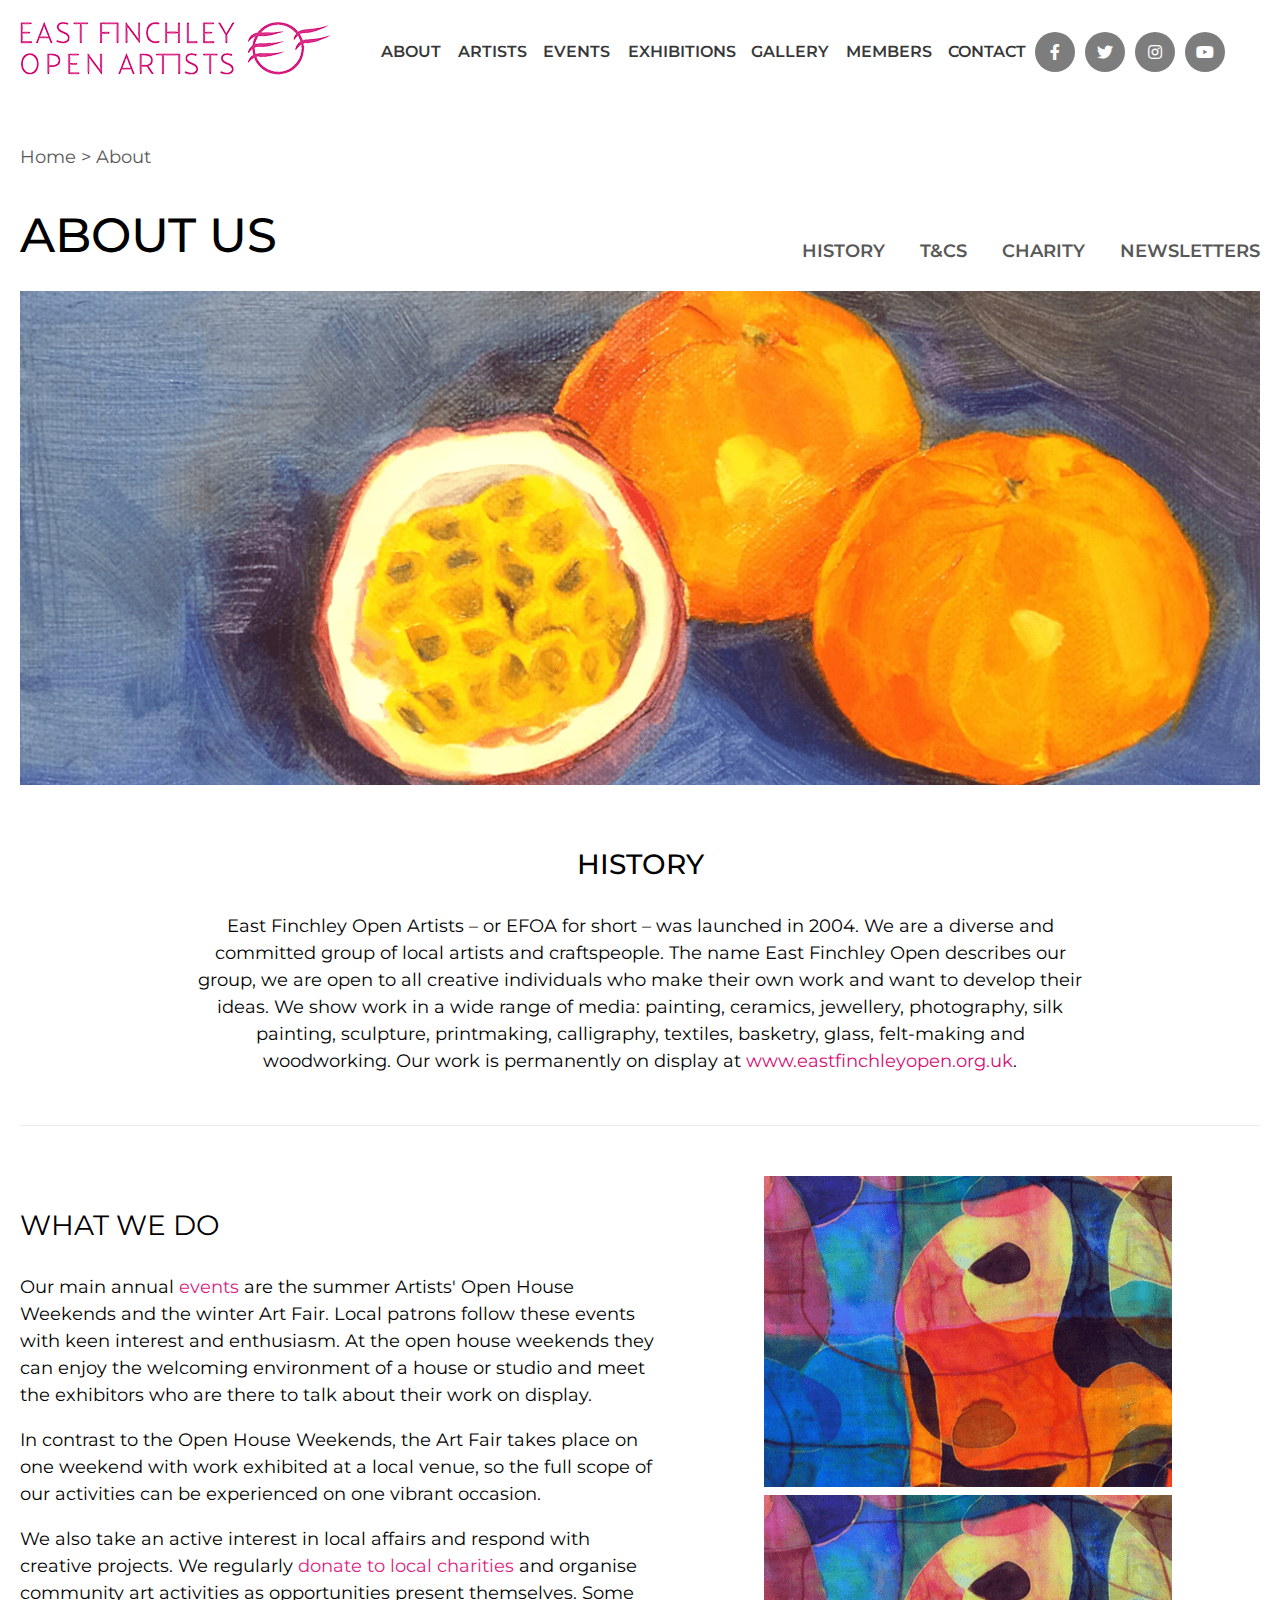
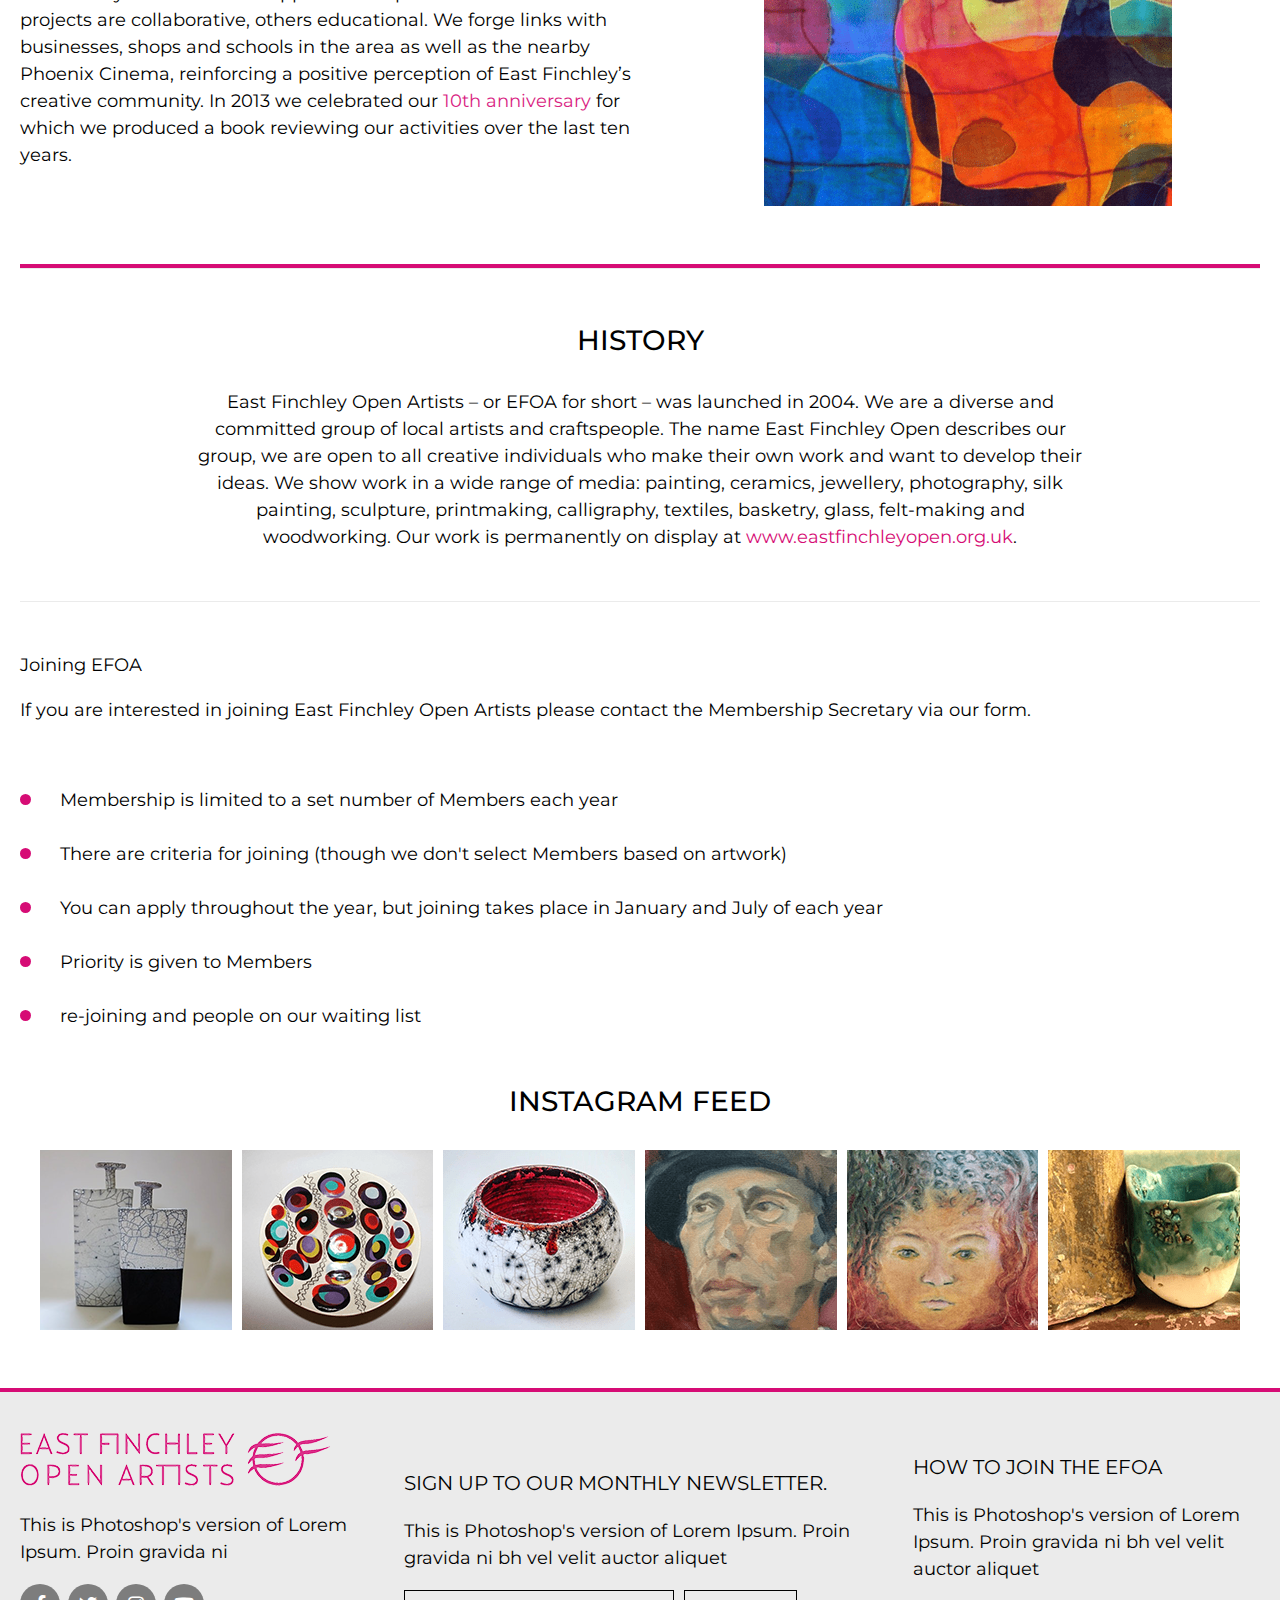
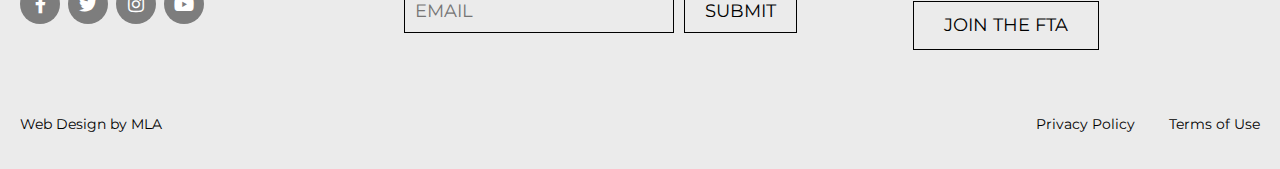
==== about.html @ 4016d1ef "first commit" ====
<!doctype html>
<html lang="en">
<head>
    <!-- Required meta tags -->
    <meta charset="utf-8">
    <meta name="viewport" content="width=device-width, initial-scale=1, shrink-to-fit=no">
    <!-- Bootstrap CSS -->
    <link href="https://fonts.googleapis.com/css2?family=Montserrat:wght@400;600;700&display=swap" rel="stylesheet">
    <link rel="stylesheet" href="https://cdnjs.cloudflare.com/ajax/libs/font-awesome/5.14.0/css/all.min.css">
    <link rel="stylesheet" href="https://unpkg.com/swiper/swiper-bundle.min.css">
    <link rel="stylesheet" href="normalize.css">
    <link rel="stylesheet" href="style.css">
    <script src="https://unpkg.com/swiper/swiper-bundle.min.js"></script>
    <title>About</title>
</head>

<body>
    <header class="header">
        <div class="container-xl">
            <div class="nav">
                <div class="nav__left">
                    <a href="/">
                        <img src="images/logo.png" alt="Logo">
                    </a>
                </div>
                <div class="nav__right">
                    <label id="toggleMenu" class="toggleMenu" for="menu_checkbox">
                        <svg class="svg-icon" viewBox="0 0 20 20">
                            <path
                                d="M10,1.445c-4.726,0-8.555,3.829-8.555,8.555c0,4.725,3.829,8.555,8.555,8.555c4.725,0,8.555-3.83,8.555-8.555C18.555,5.274,14.725,1.445,10,1.445 M10,17.654c-4.221,0-7.654-3.434-7.654-7.654c0-4.221,3.433-7.654,7.654-7.654c4.222,0,7.654,3.433,7.654,7.654C17.654,14.221,14.222,17.654,10,17.654 M14.39,10c0,0.248-0.203,0.45-0.45,0.45H6.06c-0.248,0-0.45-0.203-0.45-0.45s0.203-0.45,0.45-0.45h7.879C14.187,9.55,14.39,9.752,14.39,10 M14.39,12.702c0,0.247-0.203,0.449-0.45,0.449H6.06c-0.248,0-0.45-0.202-0.45-0.449c0-0.248,0.203-0.451,0.45-0.451h7.879C14.187,12.251,14.39,12.454,14.39,12.702 M14.39,7.298c0,0.248-0.203,0.45-0.45,0.45H6.06c-0.248,0-0.45-0.203-0.45-0.45s0.203-0.45,0.45-0.45h7.879C14.187,6.848,14.39,7.051,14.39,7.298">
                            </path>
                        </svg>
                    </label>
                    <input type="checkbox" id="menu_checkbox" class="menu_checkbox">
                    <ul class="menu main-menu">
                        <li><a href="/about.html">About</a></li>
                        <li><a href="/artist_disciplines.html">Artists</a></li>
                        <li><a href="/events.html">Events</a></li>
                        <li><a href="/exhibitions.html">Exhibitions</a></li>
                        <li><a href="/gallery.html">Gallery</a></li>
                        <li><a href="/join.html">Members</a></li>
                        <li><a href="/contact.html">Contact</a></li>
                        <li class="social-icon"><a href="#"><i class="fab fa-facebook-f"></i></a></li>
                        <li class="social-icon"><a href="#"><i class="fab fa-twitter"></i></a></li>
                        <li class="social-icon"><a href="#"><i class="fab fa-instagram"></i></a></li>
                        <li class="social-icon"><a href="#"><i class="fab fa-youtube"></i></a></li>
                    </ul>
                    <ul class="menu social">
                        <li class="social-icon"><a href="#"><i class="fab fa-facebook-f"></i></a></li>
                        <li class="social-icon"><a href="#"><i class="fab fa-twitter"></i></a></li>
                        <li class="social-icon"><a href="#"><i class="fab fa-instagram"></i></a></li>
                        <li class="social-icon"><a href="#"><i class="fab fa-youtube"></i></a></li>
                    </ul>
                </div>
            </div>
        </div>
    </header>

    <div class="main">
        <div class="container">
            <!-- BREADCRUMBS -->
            <div class="breadcrumbs">
                <a href="/">Home</a><span class="seperator">></span><span class="current">About</span>
            </div>

            <section class="section">
                <div class="page-header d-flex">
                    <h1 class="page-title mt-0">About Us</h1>
                    <div class="page-head-link">
                        <a href="#">History</a>
                        <a href="#">T&Cs</a>	
                        <a href="#">Charity</a>	
                        <a href="#">Newsletters</a>
                    </div>
                </div>

                <div class="page-image">
                    <img src="images/about.png" alt="">
                </div>

                <div class="spacer"></div>

                <div class="content-wrap text-center">
                    <h3>History</h3>
                    <p>East Finchley Open Artists – or EFOA for short – was launched in 2004. We are a
                    diverse and committed group of local artists and craftspeople. The name East Finchley Open describes our group, we are
                    open to all creative individuals who make their own work and want to develop their ideas. We show work in a wide range
                    of media: painting, ceramics, jewellery, photography, silk painting, sculpture, printmaking, calligraphy, textiles,
                    basketry, glass, felt-making and woodworking. Our work is permanently on display at <a href="">www.eastfinchleyopen.org.uk</a>.</p>
                </div>

                <hr>

                <div class="two-columns">
                    <div class="left-col">
                        <p class="big-text">WHAT WE DO</p>
                        <p>Our main annual <span class="pink">events</span> are the summer Artists' Open House Weekends
                        and the winter Art Fair. Local patrons follow these events with keen interest and enthusiasm. At the open house weekends
                        they can enjoy the welcoming environment of a house or studio and meet the exhibitors who are there to talk about their
                        work on display.</p>

                        <p>In contrast to the Open House Weekends, the Art Fair takes place on one weekend with work exhibited at a local venue, so
                        the full scope of our activities can be experienced on one vibrant occasion.</p>

                        <p>We also take an active interest in local affairs and respond with creative projects. We regularly <span class="pink">donate to local
                        charities</span> and organise community art activities as opportunities present themselves. Some projects are collaborative,
                        others educational. We forge links with businesses, shops and schools in the area as well as the nearby Phoenix Cinema,
                        reinforcing a positive perception of East Finchley’s creative community. In 2013 we celebrated our <span class="pink">10th anniversary</span> for
                        which we produced a book reviewing our activities over the last ten years.</p>
                    </div>
                    <div class="right-col">
                        <img src="images/about1.png" alt="">
                        <br>
                        <img src="images/about1.png" alt="">
                    </div>
                </div>

                <hr class="pink-hr">

                <div class="content-wrap text-center">
                    <h3>History</h3>
                    <p>East Finchley Open Artists – or EFOA for short – was launched in 2004. We are a
                        diverse and committed group of local artists and craftspeople. The name East Finchley Open describes our group,
                        we are
                        open to all creative individuals who make their own work and want to develop their ideas. We show work in a wide
                        range
                        of media: painting, ceramics, jewellery, photography, silk painting, sculpture, printmaking, calligraphy,
                        textiles,
                        basketry, glass, felt-making and woodworking. Our work is permanently on display at <a
                            href="">www.eastfinchleyopen.org.uk</a>.</p>
                </div>

                <hr>

                <p>Joining EFOA</p>

                <p>If you are interested in joining East Finchley Open Artists please contact the Membership Secretary via our form.</p>
                <br>

                <ul class="pink-list">
                    <li>Membership is limited to a set number of Members each year</li>
                    <li>There are criteria for joining (though we don't select Members based on artwork)</li>
                    <li>You can apply throughout the year, but joining takes place in January and July of each year</li>
                    <li>Priority is given to Members</li>
                    <li>re-joining and people on our waiting list</li>
                </ul>

            </section>

            <!-- INSTAGRAM FEED -->
            <section class="section">
                <div class="instagram-feed-section">
                    <div class="container">
                        <h3 class="t-upper text-center fw500">Instagram feed</h3>
            
                        <div class="instagram-feed">
                            <a href="images/i1.png"><img src="images/i1.png" alt=""></a>
                            <a href="images/i1.png"><img src="images/i2.png" alt=""></a>
                            <a href="images/i1.png"><img src="images/i3.png" alt=""></a>
                            <a href="images/i1.png"><img src="images/i4.png" alt=""></a>
                            <a href="images/i1.png"><img src="images/i5.png" alt=""></a>
                            <a href="images/i1.png"><img src="images/i6.png" alt=""></a>
                        </div>
            
                    </div>
                </div>
            </section>
        </div>
    </div>

    <footer class="footer">
        <div class="container-xl d-flex justify-between flex-wrap d-mobile-block">
            <div class="footer__1">
                <a href="#"><img src="images/footer-logo.png" alt=""></a>
                <p>This is Photoshop's version of Lorem Ipsum. Proin gravida ni</p>
                <div class="social-icons">
                    <a href="#"><i class="fab fa-facebook-f"></i></a>
                    <a href="#"><i class="fab fa-twitter"></i></a>
                    <a href="#"><i class="fab fa-instagram"></i></a>
                    <a href="#"><i class="fab fa-youtube"></i></a>
                </div>
            </div>
            <div class="footer__2">
                <p class="f20 t-upper">Sign up to our monthly newsletter.</p>
                <p>This is Photoshop's version of Lorem Ipsum. Proin gravida ni bh vel velit auctor aliquet</p>
                <form action="#" class="form-flex">
                    <input type="text" required placeholder="EMAIL">
                    <button type="submit">SUBMIT</button>
                </form>
            </div>
            <div class="footer__1">
                <p class="f20 t-upper">How to join the EFOA</p>
                <p>This is Photoshop's version of Lorem Ipsum. Proin gravida ni bh vel velit auctor aliquet</p>
                <a href="#" class="button transparent-btn">Join the FTA</a>
            </div>
        </div>   
        <div class="container-xl d-flex justify-between mt-50 align-center footer__bottom">
            <div>
                <p class="copy"><a href="https://www.mlawebdesigns.co.uk" target="_blank">Web Design</a> by MLA</p>
            </div>
            <div>
                <a href="#" class="mr-30">Privacy Policy</a>
                <a href="#">Terms of Use</a>
            </div>
        </div>     
    </footer>
</body>
</html>
---- style.css ----
:root {    
    --text-size: 18px;
    --pink: #d60c75;
}

html {
  scroll-behavior: smooth;
}

body {
    font-family: 'Montserrat', sans-serif;
    font-size: var(--text-size);
}

a {
    text-decoration: none;
    color: var(--pink);
    transition: .5s;
}

a:hover {    
    color: #333;
}

img {
    max-width: 100%;
}

h1,h2,h3,h4 {
    font-weight: 500;
    text-transform: uppercase;
}

h3 {
    font-size: 28px;
}

.main {
    margin-top: 40px;
}

/* -----
SVG Icons - svgicons.sparkk.fr
----- */

.svg-icon {
  width: 1em;
  height: 1em;
}

.svg-icon path,
.svg-icon polygon,
.svg-icon rect {
  fill: #000;
}

.svg-icon circle {
  stroke: #000;
  stroke-width: 1;
}

.d-mobile-block {
    display: block;
}

.nav__left img {
    max-width: 311px;
    width: 100%;
}

.justify-between {
    justify-content: space-between;
}

.align-center {
    align-items: center;
}

.text-center {
    text-align: center !important;
}

.flex-wrap {
    flex-wrap: wrap;
}

.container {
    max-width: 1300px;
    margin: auto;
    padding-left: 20px;
    padding-right: 20px;
}

.container-xl {
    max-width: 1480px;
    margin: auto;
    padding-left: 20px;
    padding-right: 20px;
}

.content-wrap {
    max-width: 900px;
    margin: auto
}

hr {
    margin-top: 50px;
    margin-bottom: 50px;
    background-color: #ebebeb;
    height: 1px;
    border: 0;
}

hr.half {
    margin-top: 25px;
    margin-bottom: 25px;
}

.pink-hr {
    border-top: 4px solid var(--pink);
}

.pink {
    color: #d92382;
}

.spacer {
    margin-bottom: 50px;
}

.section {
    margin-bottom: 50px;
}

.nav {
    display: flex;
    justify-content: space-between;
    align-items: center;
}

.nav__left {
    padding: 20px 0;
}

.toggleMenu .svg-icon {
    width: 4rem;
    height: 4rem;
}

.menu {
    list-style: none;
    padding-left: 0;
    margin: 0;
    background-color: #ebebeb;
    position: absolute;
    width: 100%;
    left: 0;
    top: 98px;
    display: none;
    box-shadow: 0px 3px 5px 0px rgba(0,0,0,.5);
}

.menu_checkbox {
    position: absolute;
    visibility: hidden;
    z-index: -9999;
}

.menu_checkbox:checked + .menu {
    display: flex;
    flex-wrap: wrap;
    z-index: 9;
}

.menu li {
    border-top: 1px solid #dfdfdf;
    border-bottom: 1px solid #7e7e7e;
    width: 100%;
}

.menu li a {
    padding: 20px 10px;
    display: block;
    color: rgba(0,0,0,.8);
    font-weight: 600;
    font-size: 16px;
    text-transform: uppercase;
}

.menu li a:hover {
    color: var(--pink);
}

.menu li .active {
    font-weight: 700;
}

.menu li.social-icon {
    width: auto;
    padding: 10px;
    border-bottom: 0;
}

.menu li.social-icon a {
    background-color: #7d7d7d;
    width: 40px;
    height: 40px;
    display: flex;
    justify-content: center;
    align-items: center;
    border-radius: 20px;
    margin: 0  5px;
    color: #fff;
}

.menu li.social-icon a:hover {
    background-color: var(--pink);
}

.required {
    color: #e461a5;
}

.fw500 {
    font-weight: 500 !important;
}

.f20 {
    font-size: 20px;
}

.f25 {
    font-size: 25px;
}

.t-upper {
    text-transform: uppercase;
}

.mt-20 {
    margin-top: 20px !important;
}

.mb-20 {
    margin-bottom: 20px !important;
}

.mt-50 {
    margin-top: 50px;
}

.pink-list {
    margin-bottom: 0;
}

.pink-list.mt-50 {
    margin-top: 0;
}

.mr-30 {
    margin-right: 30px;
}

.mb-0 {
    margin-bottom: 0 !important;
}

.mb-5 {
    margin-bottom: 5px;
}

.mt-0 {
    margin-top: 0 !important;
}

.button {
    padding: 10px 30px;
    text-transform: uppercase;
    border: 1px solid;
    background-color: transparent;
    color: #000;
    display: inline-block;
    transition: .5s;
}

.button:hover {
    background-color: var(--pink);
    color: #fff;
}

.intro h2,
.intro h4 {
    text-transform: uppercase;
    font-weight: 500;
    line-height: 1;
}

.intro {
    max-width: 790px;
}

.intro h4 {
    font-size: 28px;
    margin-bottom: 0;
}
.intro h2 {
    font-size: 40px;   
}

.instagram-feed {
    display: block;
}

.instagram-feed img {
    width: 100%;
    height: auto;    
}

.swiper-wrap {
    position: relative;
}

.swiper-wrap .swiper-button-next,
.swiper-wrap .swiper-button-prev {
    color: #000;
}

.slider-block {
    display: block;   
}

.slider-block .slider-img {
    flex: 1;
    position: relative;
}

.slider-block .slider-img img {
    width: 100%;
    height: 100%;
    object-fit: cover;
}

.slider-block .slider-content {
    width: 100%;
    background-color: #ebebeb;
    display: block;   
    padding: 20px;    
}

.gallery-section {
    display: block;    
}

.gallery-box {
    position: relative;
}

.gallery-box img {
    width: 100%;
    height: 315px;
    object-fit: cover;
}

.gallery-title {
    text-transform: uppercase;
    font-weight: 600;
    padding: 10px 20px;
    color: #000;
    background-color: rgba(255,255,255,.7);
    position: absolute;
    bottom: 0;
    left: 0;
    display: inline-block;
}

.breadcrumbs {
    display: flex;
    margin-bottom: 40px;
}

.breadcrumbs * {
    color: #585858;
}

.breadcrumbs .seperator {
    margin: 0 5px;
}

ul.pink-list {
    list-style: none;
    padding-left: 0;
}

.pink-list.site-menu a {
    color: #333;
}

ul.pink-list li {
    margin-bottom: 1.5em;
    position: relative;
    padding-left: 40px;
    padding-right: 20px;
}

ul.pink-list li::before {
    content: '';
    display: inline-block;
    width: 11px;
    height: 11px;
    border-radius: 50%;
    background-color: var(--pink);
    position: absolute;
    left: 0;
    top: 7px;    
}

.fig {
    display: none;
}

.page-title {
    font-size: 38px;  
    line-height: 1.2;  
}

.page-head-link {
    margin-top: 30px;
}

.page-head-link a {
    font-weight: 600;
    color: #585858;
    text-transform: uppercase;
    margin-right: 30px;
}

.page-head-link a:hover {
    color: var(--pink);
}

.page-head-link a:last-child {
    margin-right: 0;
}

.big-text {
    font-size: 28px;
}

.page-image img {
    width: 100%;
}

.form-inputs label {
    text-transform: uppercase;
    color: #000;
    font-weight: 500;
}

.form-inputs .span2,
.form-inputs .span3,
.form-inputs .spanfw {
    margin-bottom: 20px;
}

.form-inputs textarea,
.form-inputs input[type="text"],
.form-inputs input[type="email"] {
    width: 100%;
    background-color: #ebebeb;
    color: #000000;
    border: 1px solid #ebebeb;
    font-weight: 600;
    font-size: 16px;
    padding: 15px;
}

.checkbox {
    display: flex;
    align-items: top;
}

.checkbox input {
    margin-top: 7px;
    margin-right: 10px;
}

.form-inputs textarea {
    min-height: 200px;
}

form button {
    padding: 10px 30px;
    text-transform: uppercase;
    background-color: #fff;
    border: 1px solid #000;
    margin-top: 40px;
    margin-bottom: 40px;
}

.archive-item {    
    position: relative;
    justify-content: center;
}

.archive-item:not(:last-child) {
    padding-bottom: 1.5em;
    margin-bottom: 1.5em;
    border-bottom: 1px solid #eee;
}

.archive-img {
    max-width: 382px;
    width: 100%;
    height: 312px;
    margin: auto;
}


.archive-dark .archive-img {
    padding-top: 20px;
    width: 100%;
   
}

.archive-img img {
    width: 100%;
    height: 100%;
    object-fit: cover;
    display: block;
    object-fit: cover;
}

.archive-content {
    text-align: center;
    font-size: 16px;
    padding: 20px;
}

.archive-dark .archive-item {
    background-color: #ebebeb;
}

.archive-content .readmore-2 {
    color: #585858;
    position: relative;
    padding-left: 50px;
}

.archive-content .readmore-2::before {
    content: '';
    width: 40px;
    height: 2px;
    background-color: #dc328a;
    position: absolute;
    left: 0;
    top: 50%;
    transform: translateY(-50%);
}

.event-date {
    display: flex;
}

.event-date .start {
    margin-right: 40px;
}

.grid {
    display: grid;
    grid-gap: 20px;
}

.grid-2 {
    grid-template-columns: 1fr;
}

.grid-3 {
    grid-template-columns: 1fr;
}

.grid__inner {
    position: relative;
}

.grid__inner a {
    color: #000;
}

.grid__inner img {
    width: 100%;
    max-height: 310px;
    object-fit: cover;
    display: block;
}

.grid__inner p {
    margin: 0;
    text-transform: uppercase;
    font-weight: 600;
    padding: 5px 10px;
    background-color: #e3e3e3;
}

.artist_block {
    background-color: #ebebeb;
    font-size: 14px;
    position: relative;
    padding: 10px;
}

.artist_block p.f14 {
    height: 105px;
    overflow: hidden;
}

.artist__name {
    font-size: 18px;
    text-transform: uppercase;
    margin-top: 0;
}

.artist_block img {
    position: block; 
    width: 100%;   
}

.artist_block .artist__link {
    position: relative;
    color: #585858;
    display: flex;
    align-items: center;
}

.artist_block .artist__link::before {
    content: '';
    width: 40px;
    margin-right: 10px;
    height: 2px;
    background-color: #dc328a;
    display: inline-block;
}

.artist__content {
    font-size: 16px;
}

.artist__content-top {
    margin-bottom: 40px;
}

.inline-social {
    display: flex;
    align-items: center;
}

.inline-social span {
    width: 25px;
    height: 25px;
    background-color: #7d7d7d;
    color: #fff;
    display: flex;
    justify-content: center;
    align-items: center;
    margin-right: 1em;
    border-radius: 50%;
}

.has-border-bottom {
    margin-bottom: 1em;
    padding-bottom: 1em;
    border-bottom: 1px solid #777;
}

.indented p:not(:first-of-type) {
    font-size: 16px;
    padding-left: 1em;
}

.grid-gallery {
    display: grid;
    grid-gap: 5px;
    grid-template-columns: repeat(auto-fit, minmax(100px, 1fr));
    grid-auto-rows: 75px;
    grid-auto-flow: dense;
}

/* clear fix */
.grid:after {
    content: '';
    display: block;
    clear: both;
}

/* ---- .grid-item ---- */

.grid-sizer,
.grid-item {
    width: 100%;
}

.grid-item {
    float: left;
    padding: 10px;
    box-sizing: border-box;
}

.grid-item img {
    display: block;
    max-width: 100%;
    margin: auto;
    width: 100%;
}

.img-fluid img {
    width: 100%;
}

.gmap {
    position: relative;
    padding-bottom: 55%; // This is the aspect ratio
    height: 0;
    overflow: hidden;
}
.gmap iframe {
    position: absolute;
    top: 0;
    left: 0;
    width: 100% !important;
    height: 100% !important;
}

p.bordered {
    margin-bottom: 1em;
    padding-bottom: 1em;
    border-bottom: 1px solid #ebebeb;
}

.fig__top {
    display: block;
    justify-content: space-between;
}

.fig__top-right {
    display: flex;
    justify-content: space-between;
}

.fig__bot {
    display: none;
}

.mr-20 {
    margin-right: 20px;
}

.sep {
    margin: 0 5px;
}

.fancybox-bg {
    background-color: #fff;
}

.fancybox-caption {
    color: #000;
    background: transparent !important;
}

.fancybox-navigation .fancybox-button {
    color: #e04897 !important;
    background: transparent;
    font-size: 30px;
}

.artist__img {
    flex: 1;
    margin-bottom: 20px;
}

.artist__img img {
    margin: auto;
    display: block;
}

.artist__content {
    flex: 2;
}

.archive-list {
    margin-top: 20px;
}

.swiper-button-next, .swiper-button-prev {
    top: 50%;
}

.show-mobile {
    display: block !important;
}

.show-mobile.hide {
    display: none !important;
    visibility: hidden;
    opacity: 0;
}

.hide-mobile {
    display: none !important;
}

.menu.social {
    display: none;
}

.custom-pagination.swiper-pagination {
    bottom: 20px;
    right: 30px;
    z-index: 9999;
}

.custom-pagination .swiper-pagination-bullet {
    border-radius: 0;
    margin: 0 2px;
}

.custom-pagination .swiper-pagination-bullet:focus {
    outline: none;
}

.custom-pagination .swiper-pagination-bullet-active {
    background-color: #525252;
}

.artist.d-flex {
    display: block;
}

.archive-content h3 {
    margin-top: 0;
}

.d-flex-md {
    display: block;
}

@media ( min-width: 600px ) {    
    .artist.d-flex {
        display: flex;
    }
    .grid-3 {
        grid-template-columns: 1fr 1fr;
    }
    .mr-30-xs {
        margin-right: 30px;
    }
}

@media ( min-width: 600px ) {
    .grid-3 {
        grid-template-columns: 1fr 1fr 1fr;
    }
    .swiper-button-next, .swiper-button-prev {
        top: 30%;
    }
    .show-mobile {
        display: none !important;
    }
    .hide-mobile {
        display: block !important;
    }
    .instagram-feed img {
        width: 100%;
        height: 180px;
        object-fit: cover;
    }
    .grid-sizer,
    .grid-item {
        width: 33.333%;
    }
    .intro h2 {
        font-size: 48px;        
    }
    .gallery-section {
        display: grid;
        grid-template-columns: 1fr 1fr;
        grid-gap: 10px;
    }
    .fig__top {
        display: flex;
        justify-content: space-between;
    }
    .fig__bot {
        display: block;
    }
    .instagram-feed {
        display: grid;
        grid-template-columns: repeat(3,1fr);
        justify-content: space-between;
        align-items: center;
        grid-gap: 10px;
    }
    .artist_block {        
        padding: 10px 10px 10px 260px;
    }
    .artist_block img {
        position: absolute;
        left: 0;
        width: 240px;
        height: 100%;
        object-fit: cover;
        top: 0;
    }
    .mr-30-md {
        margin-right: 30px;
    }

    .archive-item {
        display: flex;        
    }

    .archive-img {
        margin-top: 0;
        margin-bottom: 0;
    }

    .archive-content {
        flex: 1;
        padding-left: 40px;
        text-align: left;
        padding-right: 20x;
    }

    .archive-dark .archive-img {
        padding-top: 0;
        max-width: 100%;
        flex: 1;
    }    

    .archive-item:not(:last-child) {
        padding-bottom: 0;
    }

    .d-flex-md {
        display: flex;
    }

    .flex-half > div {
        width: 50%;
        display: flex;
        flex-direction: column;
        justify-content: center;
        align-items: center;        
    }

    .two-columns {
        display: flex;
        flex-wrap: wrap;
    }

    .left-col {
        padding-right: 100px;
        flex: 1;
    }

    .archive-dark .archive-content {
        flex: 2;
        padding-left: 20px;
    }

    .archive-content h3 {
        padding-top: 20px;
    }

    .archive-content {
        padding: 0;
    }

    .right-col {
        width: 40%;
    }
}

@media ( min-width: 992px ) {
    .archive-dark .archive-img {
        
    }
    .archive-dark .archive-content {
       
    }
}

@media ( min-width: 1200px ) {

    .member-pagination.swiper-pagination {
        right: auto;
        left: 30px;
    }

    .swiper-button-next, .swiper-button-prev {
        top: 50%;
    }

    .archive-list {
        margin-top: 0;
    }

    .page-title {
        font-size: 48px;
        line-height: 1;
    }

    .page-head-link {
        margin-top: 0;
    }
    
    .pr-50 {
        padding-right: 50px;
    }
    .d-flex {
        display: flex;
    }
    .two-cols {
        flex-wrap: wrap;
    }
    .two-cols > * {
        width: 50%;
    }
    .w25p {
        width: 25%;
        padding-right: 40px;
    }
    .w25p:last-child {
        padding-right: 0;
    }
    .w65p {
        width: 65%;
    }
    .w35p {
        width: 35%;
    }
    .toggleMenu {
        display: none;
    }
    .menu {
        background-color: transparent;
        display: flex;
        position: relative;
        top: initial;
        align-items: center;
        box-shadow: none;
        justify-content: flex-end;
    }
    .menu li {
        border: 0;
        width: auto;
    }

    .menu li:not(.social-icon) a {
        padding-left: 5%;
        padding-right: 5%;
    }

    .menu li.social-icon {
        width: auto;
        padding: 0;
    }

    .main-menu .social-icon {
        display: none;
    }

    .nav {
        justify-content: space-between;
        flex-wrap: wrap;
    }

    .nav__left {
        width: 315px;
    }

    .nav__right {
        display: flex;
        align-items: center;   
        padding: 20px;     
        width: calc(100% - 330px);
        flex-wrap: wrap;
    }

    .menu.main-menu {
        width: calc(100% - 210px);
        justify-content: space-around;
    }

    .menu.main-menu a {
        padding-left: 8px;
        padding-right: 8px;
    }

    .menu.social {
        display: flex;
        width: 200px;
    }

    .slider-block {
        display: flex;
        flex-wrap: wrap;    
    }
    .slider-block .slider-content {
        width: 32%;
        display: flex;
        align-items: center;
        padding: 60px 30px;
    }

    .gallery-section {
        grid-template-columns: 1fr 1fr 1fr;
    }

    .row-reverse-desktop {
        flex-direction: row-reverse;
    }

    .swiper-wrap .swiper-button-next {
        right: -40px;
    }

    .swiper-wrap .swiper-button-prev {
        left: -40px;
    }

    .swiper-wrap .swiper-button-next,
    .swiper-wrap .swiper-button-prev {
        color: #cccccc;
    }

    .instagram-feed {        
        grid-template-columns: repeat(6,1fr);        
    } 
    
    .page-header.d-flex {
        display: flex;
        align-items: center;
        justify-content: space-between;
    }

    .page-header.d-flex.align-items-end {
        align-items: flex-end;
    }
    
    .d-flex.justify-content-between {
        justify-content: space-between;
    }

    .contact-form-wrap {
        display: flex;
    }
    .contact-form {
        flex: 1;
        padding-right: 50px;
    }
    .form-inputs {
        display: flex;
        flex-wrap: wrap;
        justify-content: space-between;
    }

    .form-inputs .span2 {
        width: 48%;        
    }

    .form-inputs .span3 {
        width: 31%;        
    }

    .form-inputs .spanfw {
        width: 100%;        
    }

    .form-inputs textarea,
    .form-inputs input[type="text"],
    .form-inputs input[type="email"] {
        width: 100%;        
    }    

    .grid-2 {
        grid-template-columns: 1fr 1fr;
    }

    .grid-3 {
        grid-template-columns: 1fr 1fr 1fr;
    }

    .d-flex-md {
        display: block;
    }

    .flex-half > div {
        display: block;
        width: 100%;
    }
    
}








.footer {
    border-top: 4px solid var(--pink);
    padding: 40px 0 0 0;
    background: #ebebeb;
    margin-top: 50px;
}

.footer a {
    color: #000;
}


.form-flex {
    width: 100%;
    display: block;
}

.form-flex input[type="text"],
.form-flex input[type="email"] {
    padding: 10px;
    margin-right: 10px;
    border: 1px solid #000;    
    background-color: transparent;
}

.footer__2 {    
    margin: 60px auto;
}

.form-flex button {
    padding: 10px 20px;
    background-color: transparent;
    cursor: pointer;
    color: #000;
    border: 1px solid #000;
    margin: 0;
    transition: .5s;
}

.form-flex button:hover {
    background-color: var(--pink);
    color: #fff;
}

.footer__bottom * {
    font-size: 14px;
    padding-bottom: 20px;
}

.footer__bottom .copy {
    padding-bottom: 0;
}

.social-icons {
    display: flex;
}

.social-icons a {
    background-color: #7d7d7d;
    margin-right: 8px;
    color: #fff;
    width: 40px;
    height: 40px;
    display: flex;
    justify-content: center;
    align-items: center;
    border-radius: 20px;
    transition: .5s;
}

.social-icons a:hover {
    background-color: var(--pink);
}

.social-icons a:last-child {
    margin-right: 0;
}

@media ( min-width: 1200px ) {
    .form-flex {
        display: flex;
    }

    .footer__1 {
        width: 28%;
    }

    .footer__2 {
        width: 38%;
        margin: auto;
    }

    .form-flex input {    
        margin-bottom: 0;
    }

}
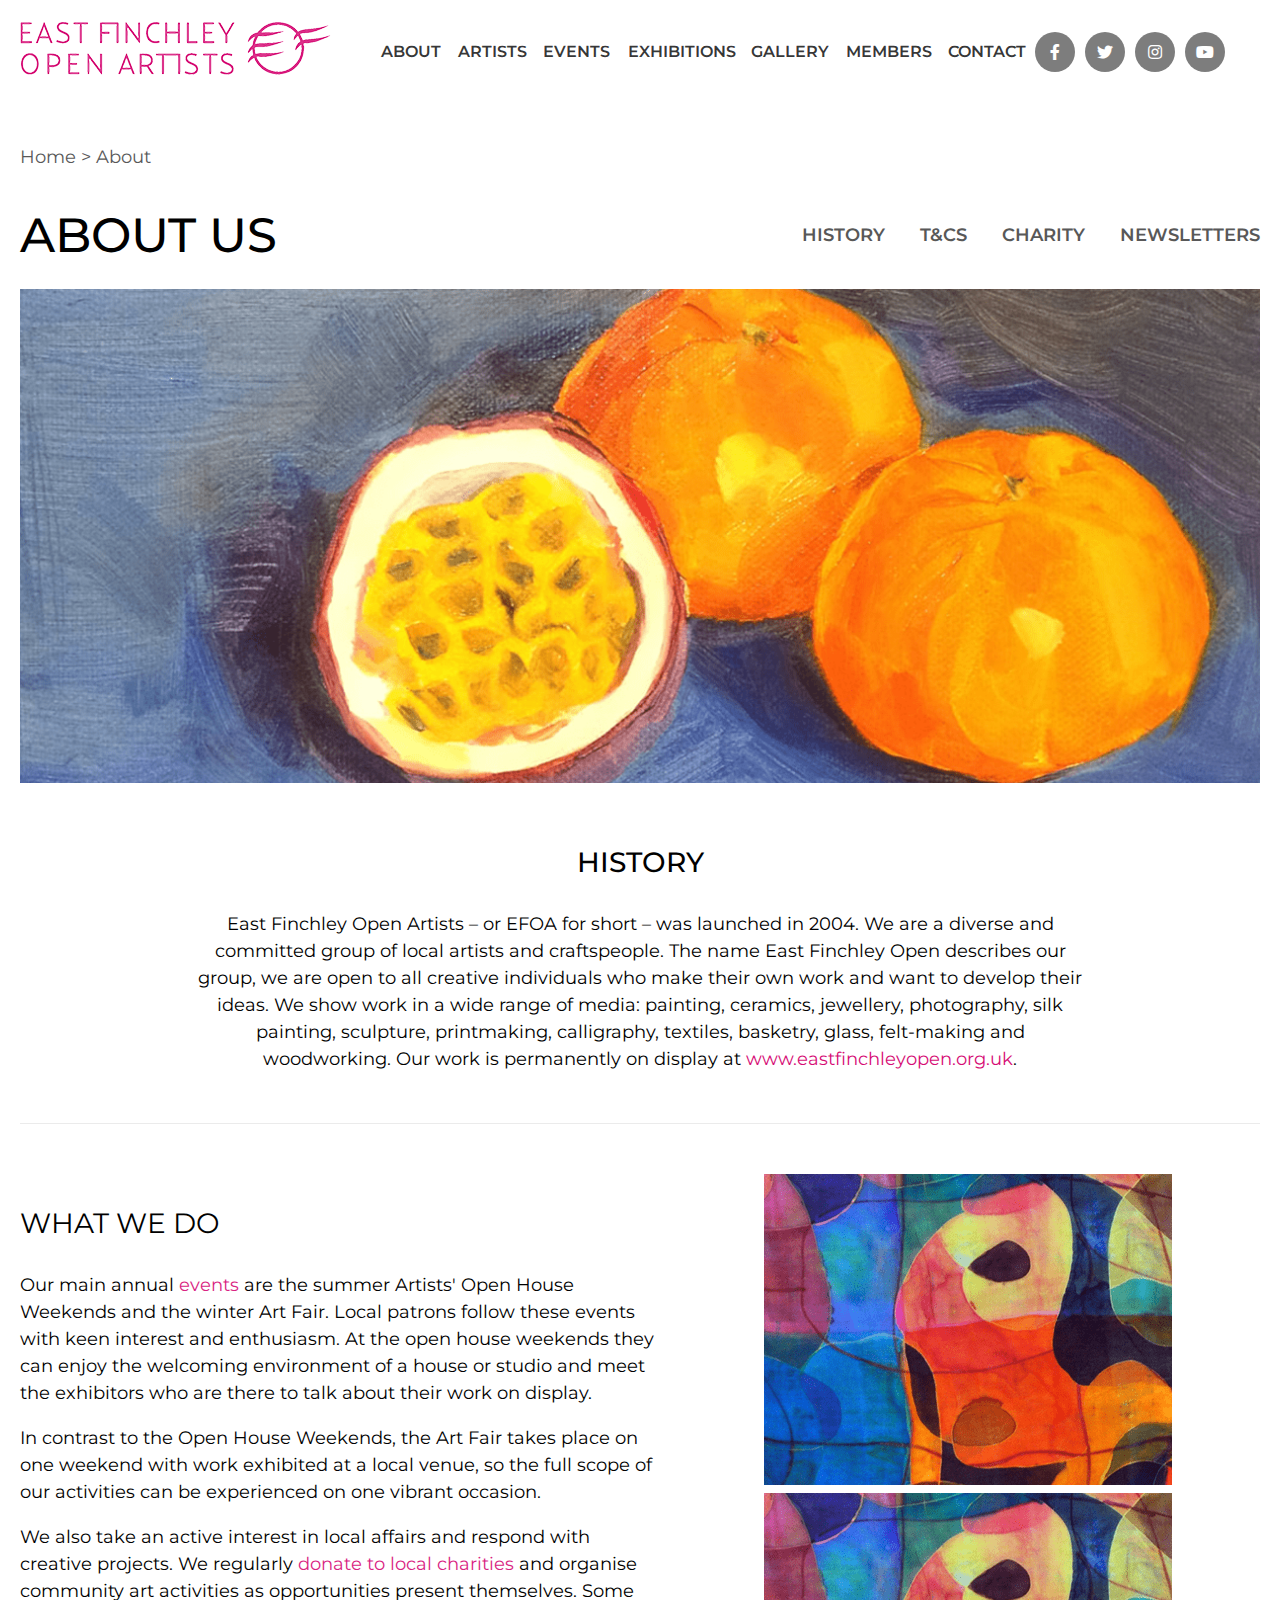
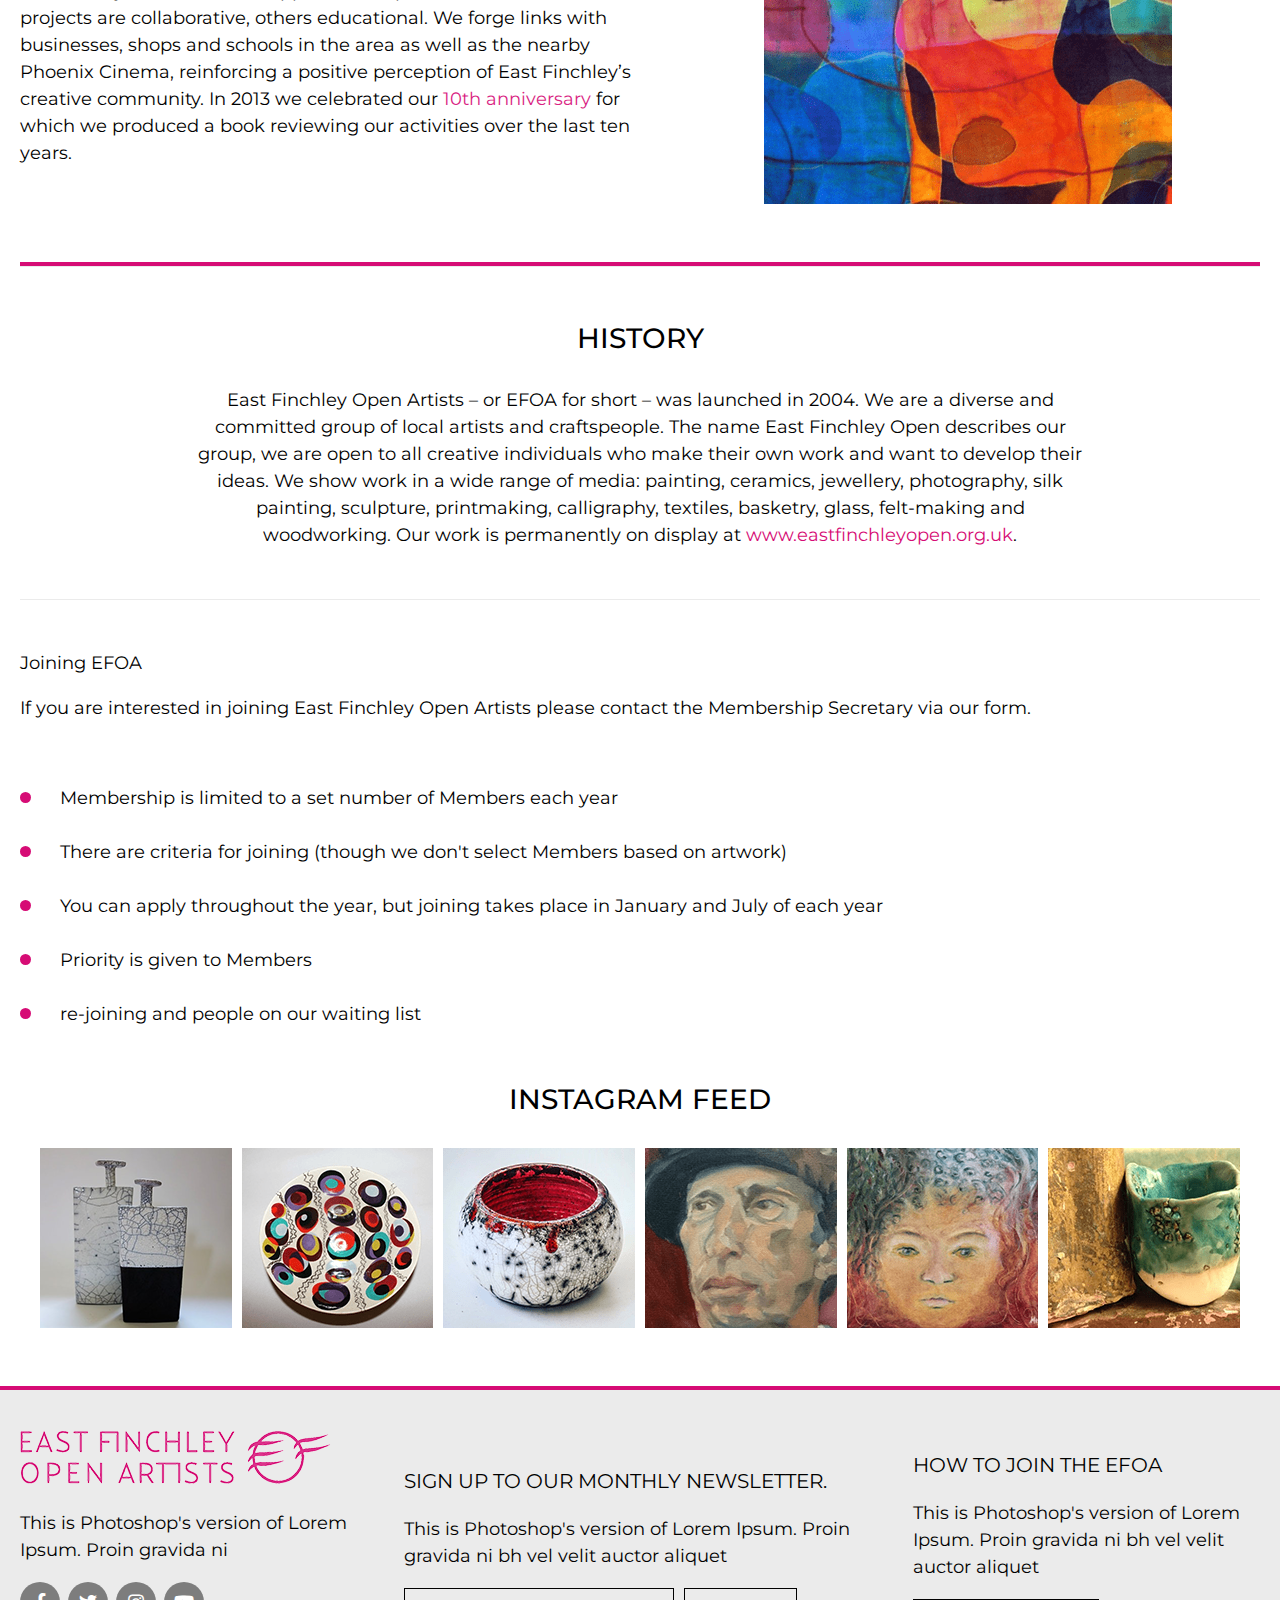
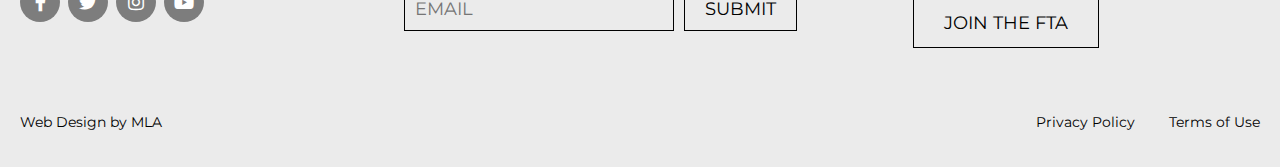
==== commit 0e168ae7: "small fixes" ====
--- a/about.html
+++ b/about.html
@@ -65,7 +65,7 @@
 
             <section class="section">
                 <div class="page-header d-flex">
-                    <h1 class="page-title mt-0">About Us</h1>
+                    <h1 class="page-title mt-0 mb-0">About Us</h1>
                     <div class="page-head-link">
                         <a href="#">History</a>
                         <a href="#">T&Cs</a>	
--- a/style.css
+++ b/style.css
@@ -446,6 +446,10 @@
     font-size: 28px;
 }
 
+.page-image {
+    margin-top: 30px;
+}
+
 .page-image img {
     width: 100%;
 }
@@ -511,7 +515,7 @@
 .archive-img {
     max-width: 382px;
     width: 100%;
-    height: 312px;
+    height: auto;
     margin: auto;
 }
 
@@ -843,6 +847,10 @@
     display: block;
 }
 
+.flex-row > div {
+    flex: 1;
+}
+
 @media ( min-width: 600px ) {    
     .artist.d-flex {
         display: flex;
@@ -927,7 +935,7 @@
         flex: 1;
         padding-left: 40px;
         text-align: left;
-        padding-right: 20x;
+        padding-right: 20px;
     }
 
     .archive-dark .archive-img {
@@ -968,15 +976,18 @@
     }
 
     .archive-content h3 {
-        padding-top: 20px;
-    }
-
-    .archive-content {
-        padding: 0;
+        
     }
 
     .right-col {
         width: 40%;
+    }
+
+    .archive-img {
+        max-width: 382px;
+        width: 100%;
+        height: 312px;
+        margin: 0 auto;
     }
 }
 
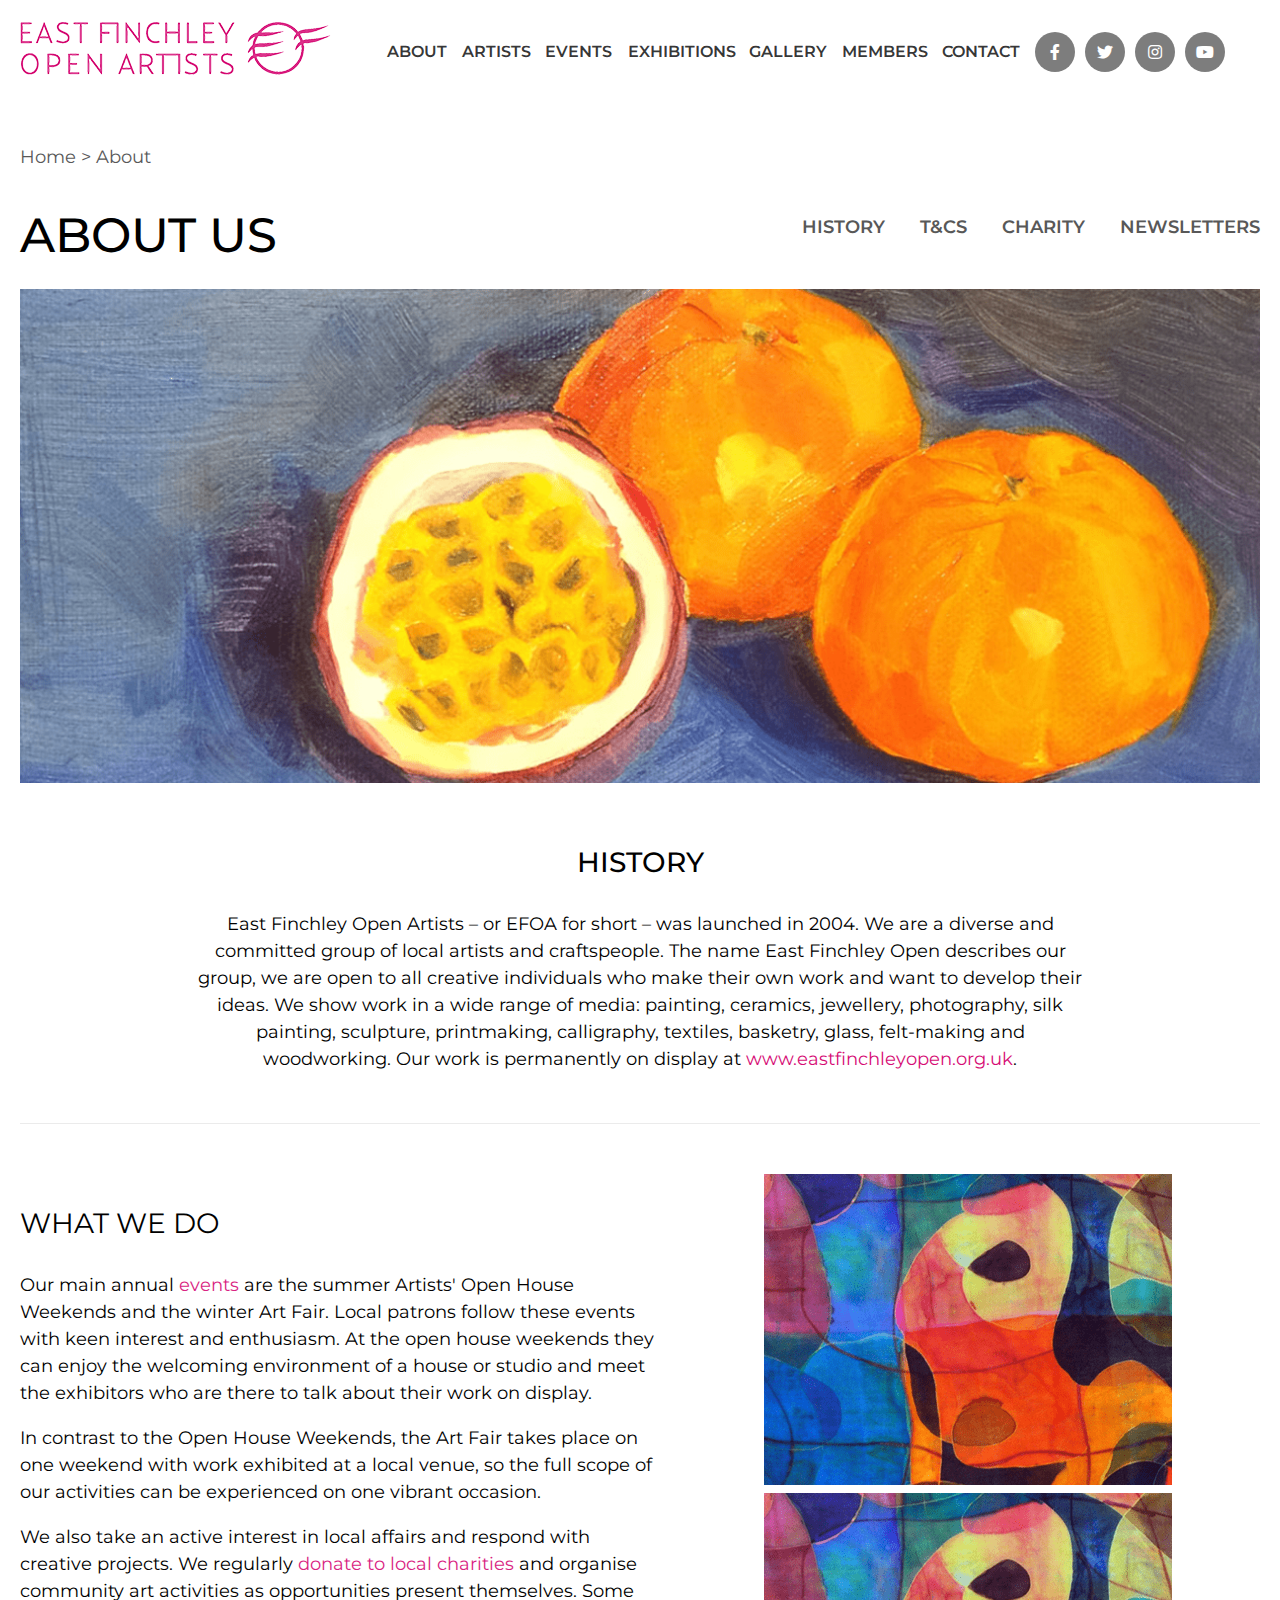
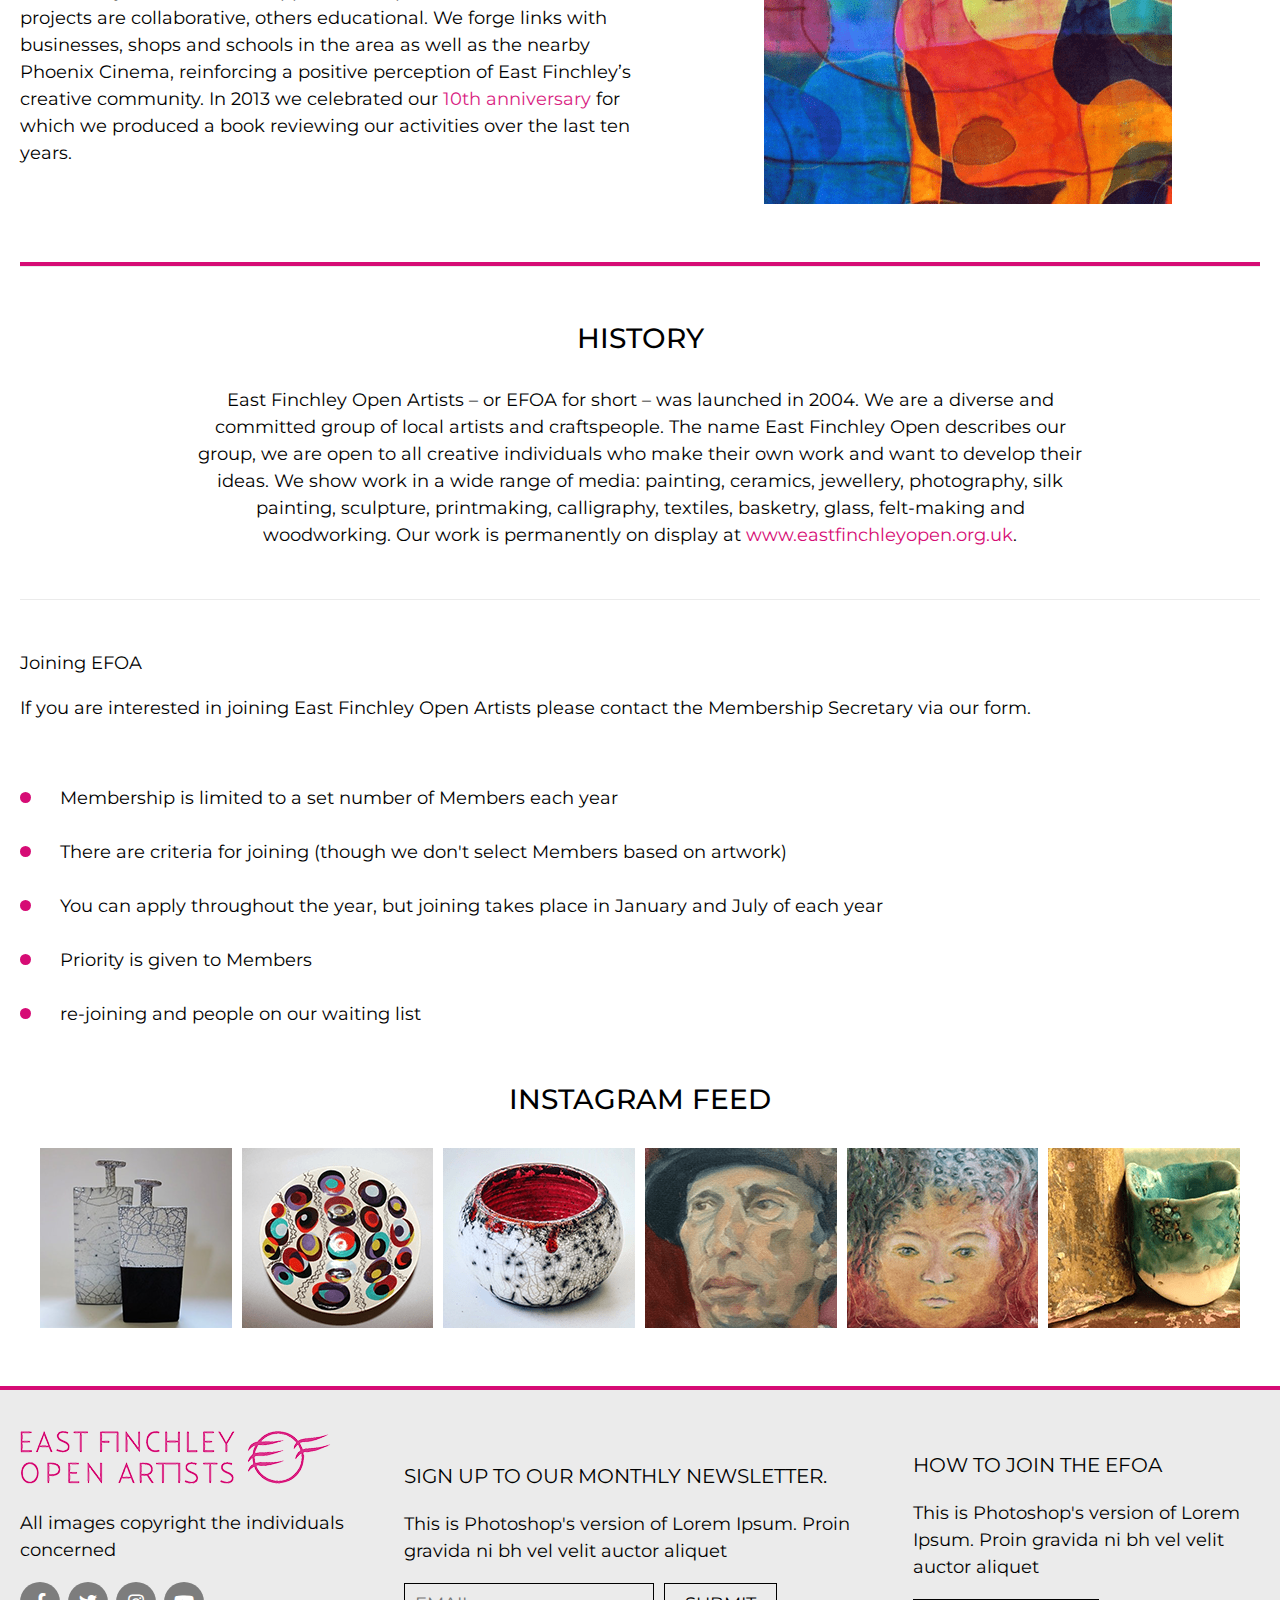
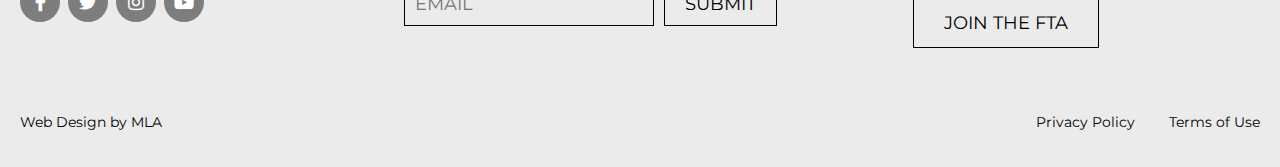
==== commit 39f0dbf6: "new fixes" ====
--- a/about.html
+++ b/about.html
@@ -172,7 +172,7 @@
         <div class="container-xl d-flex justify-between flex-wrap d-mobile-block">
             <div class="footer__1">
                 <a href="#"><img src="images/footer-logo.png" alt=""></a>
-                <p>This is Photoshop's version of Lorem Ipsum. Proin gravida ni</p>
+                <p>All images copyright the individuals concerned</p>
                 <div class="social-icons">
                     <a href="#"><i class="fab fa-facebook-f"></i></a>
                     <a href="#"><i class="fab fa-twitter"></i></a>
@@ -184,7 +184,7 @@
                 <p class="f20 t-upper">Sign up to our monthly newsletter.</p>
                 <p>This is Photoshop's version of Lorem Ipsum. Proin gravida ni bh vel velit auctor aliquet</p>
                 <form action="#" class="form-flex">
-                    <input type="text" required placeholder="EMAIL">
+                    <input type="email" required placeholder="EMAIL">
                     <button type="submit">SUBMIT</button>
                 </form>
             </div>
--- a/style.css
+++ b/style.css
@@ -39,6 +39,10 @@
     margin-top: 40px;
 }
 
+.content {
+    margin-bottom: 40px;
+}
+
 /* -----
 SVG Icons - svgicons.sparkk.fr
 ----- */
@@ -80,8 +84,17 @@
     text-align: center !important;
 }
 
+.text-justify {
+    text-align: justify !important;
+}
+
 .flex-wrap {
     flex-wrap: wrap;
+}
+
+.ml-auto {
+    margin-left: auto;
+    display: block;
 }
 
 .container {
@@ -432,6 +445,8 @@
     color: #585858;
     text-transform: uppercase;
     margin-right: 30px;
+    padding-bottom: 15px;
+    display: inline-block;
 }
 
 .page-head-link a:hover {
@@ -504,10 +519,6 @@
 .archive-item {    
     position: relative;
     justify-content: center;
-}
-
-.archive-item:not(:last-child) {
-    padding-bottom: 1.5em;
     margin-bottom: 1.5em;
     border-bottom: 1px solid #eee;
 }
@@ -519,11 +530,9 @@
     margin: auto;
 }
 
-
 .archive-dark .archive-img {
     padding-top: 20px;
     width: 100%;
-   
 }
 
 .archive-img img {
@@ -851,6 +860,10 @@
     flex: 1;
 }
 
+.flex-4 {
+    display: block;
+}
+
 @media ( min-width: 600px ) {    
     .artist.d-flex {
         display: flex;
@@ -860,6 +873,16 @@
     }
     .mr-30-xs {
         margin-right: 30px;
+    }
+
+    .flex-4 {
+        display: flex;
+        flex-wrap: wrap;
+        justify-content: space-between;
+    }
+
+    .flex-4-item {
+        width: 46%;
     }
 }
 
@@ -932,10 +955,15 @@
     }
 
     .archive-content {
-        flex: 1;
-        padding-left: 40px;
+        flex: 1;       
         text-align: left;
-        padding-right: 20px;
+        padding: 0 20px 0 40px;
+        display: flex;
+        align-items: center;
+    }
+
+    .archive-content p:last-child {
+        margin-bottom: 0;
     }
 
     .archive-dark .archive-img {
@@ -944,10 +972,6 @@
         flex: 1;
     }    
 
-    .archive-item:not(:last-child) {
-        padding-bottom: 0;
-    }
-
     .d-flex-md {
         display: flex;
     }
@@ -998,9 +1022,17 @@
     .archive-dark .archive-content {
        
     }
+
+    .flex-4-item {
+        width: 30%;
+    }
 }
 
 @media ( min-width: 1200px ) {
+
+    .flex-4-item {
+        width: 22%;
+    }
 
     .member-pagination.swiper-pagination {
         right: auto;
@@ -1099,7 +1131,7 @@
 
     .menu.main-menu {
         width: calc(100% - 210px);
-        justify-content: space-around;
+        justify-content: space-evenly;
     }
 
     .menu.main-menu a {
@@ -1242,6 +1274,12 @@
     margin-right: 10px;
     border: 1px solid #000;    
     background-color: transparent;
+}
+
+.form-flex input[type="email"] {
+    max-width: 250px;
+    width: 100%;
+    margin-bottom: 10px;
 }
 
 .footer__2 {    
@@ -1256,6 +1294,7 @@
     border: 1px solid #000;
     margin: 0;
     transition: .5s;
+    margin-bottom: 10px;
 }
 
 .form-flex button:hover {
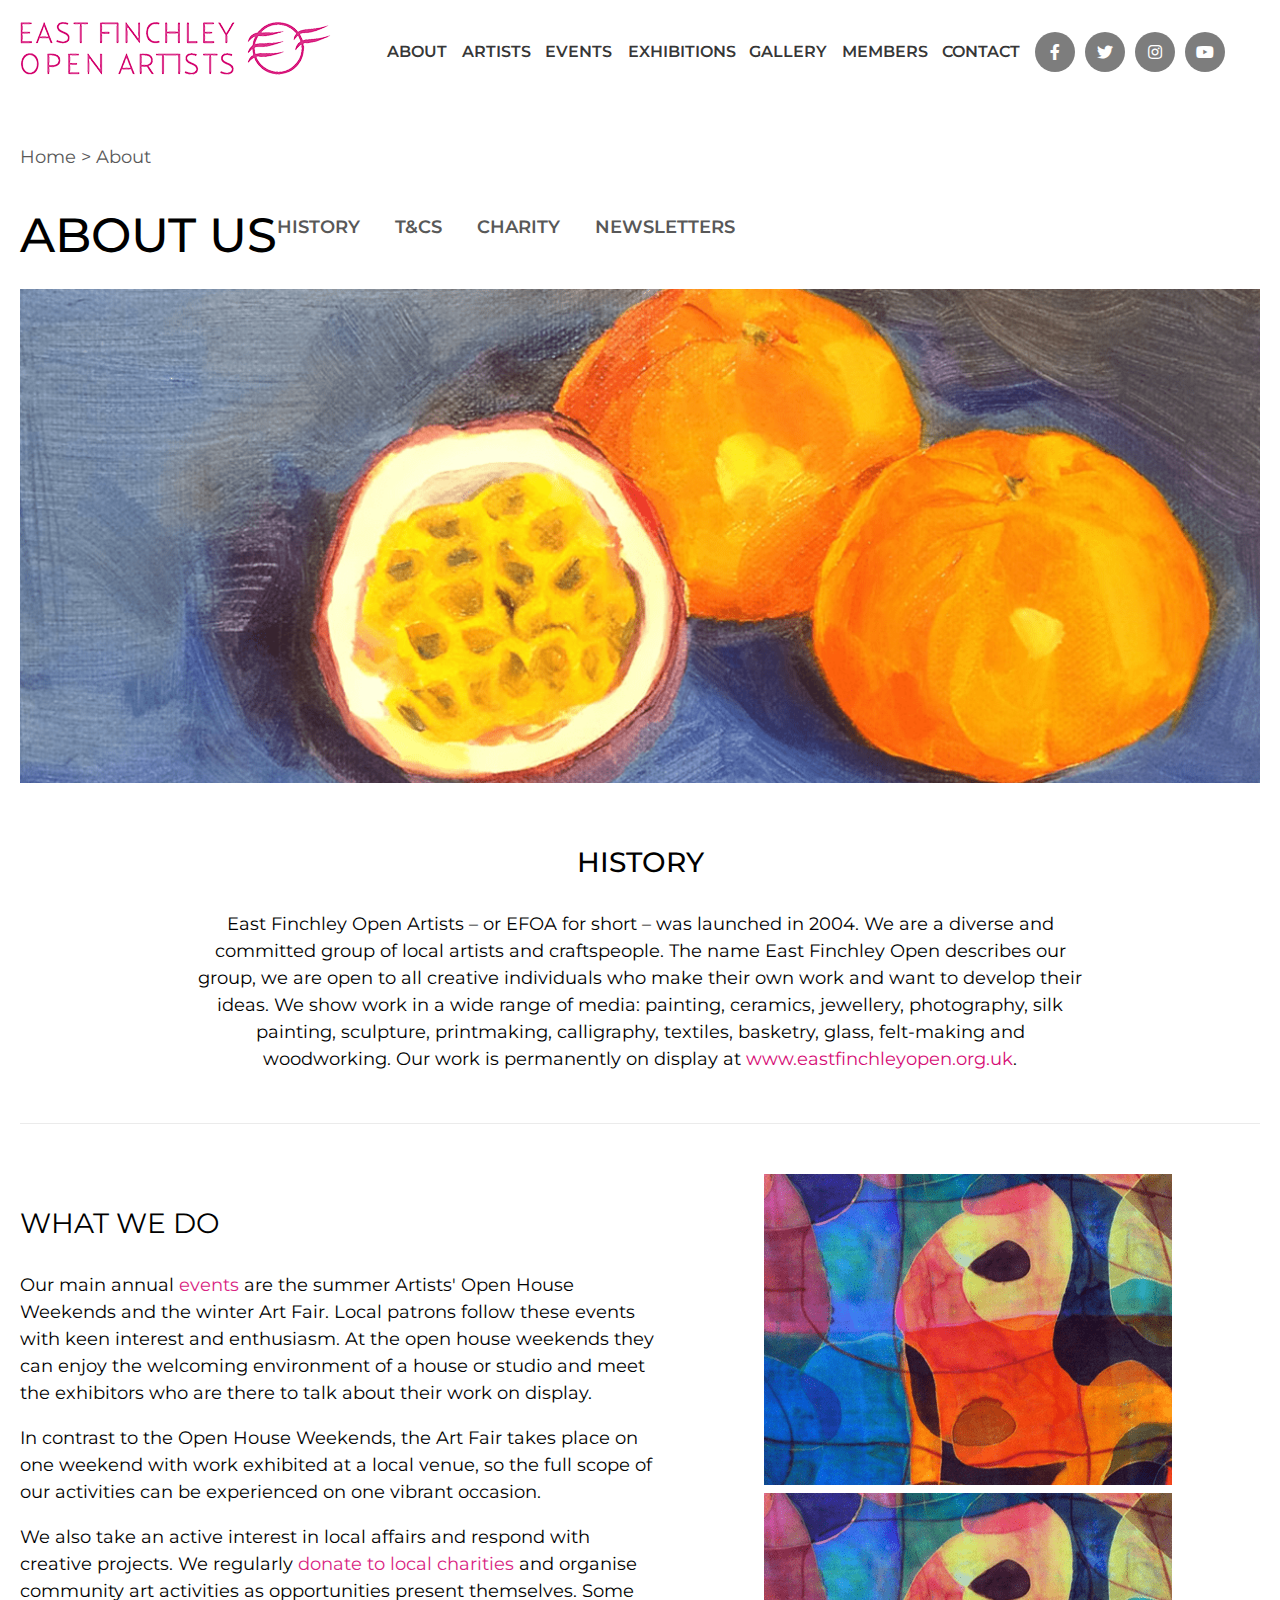
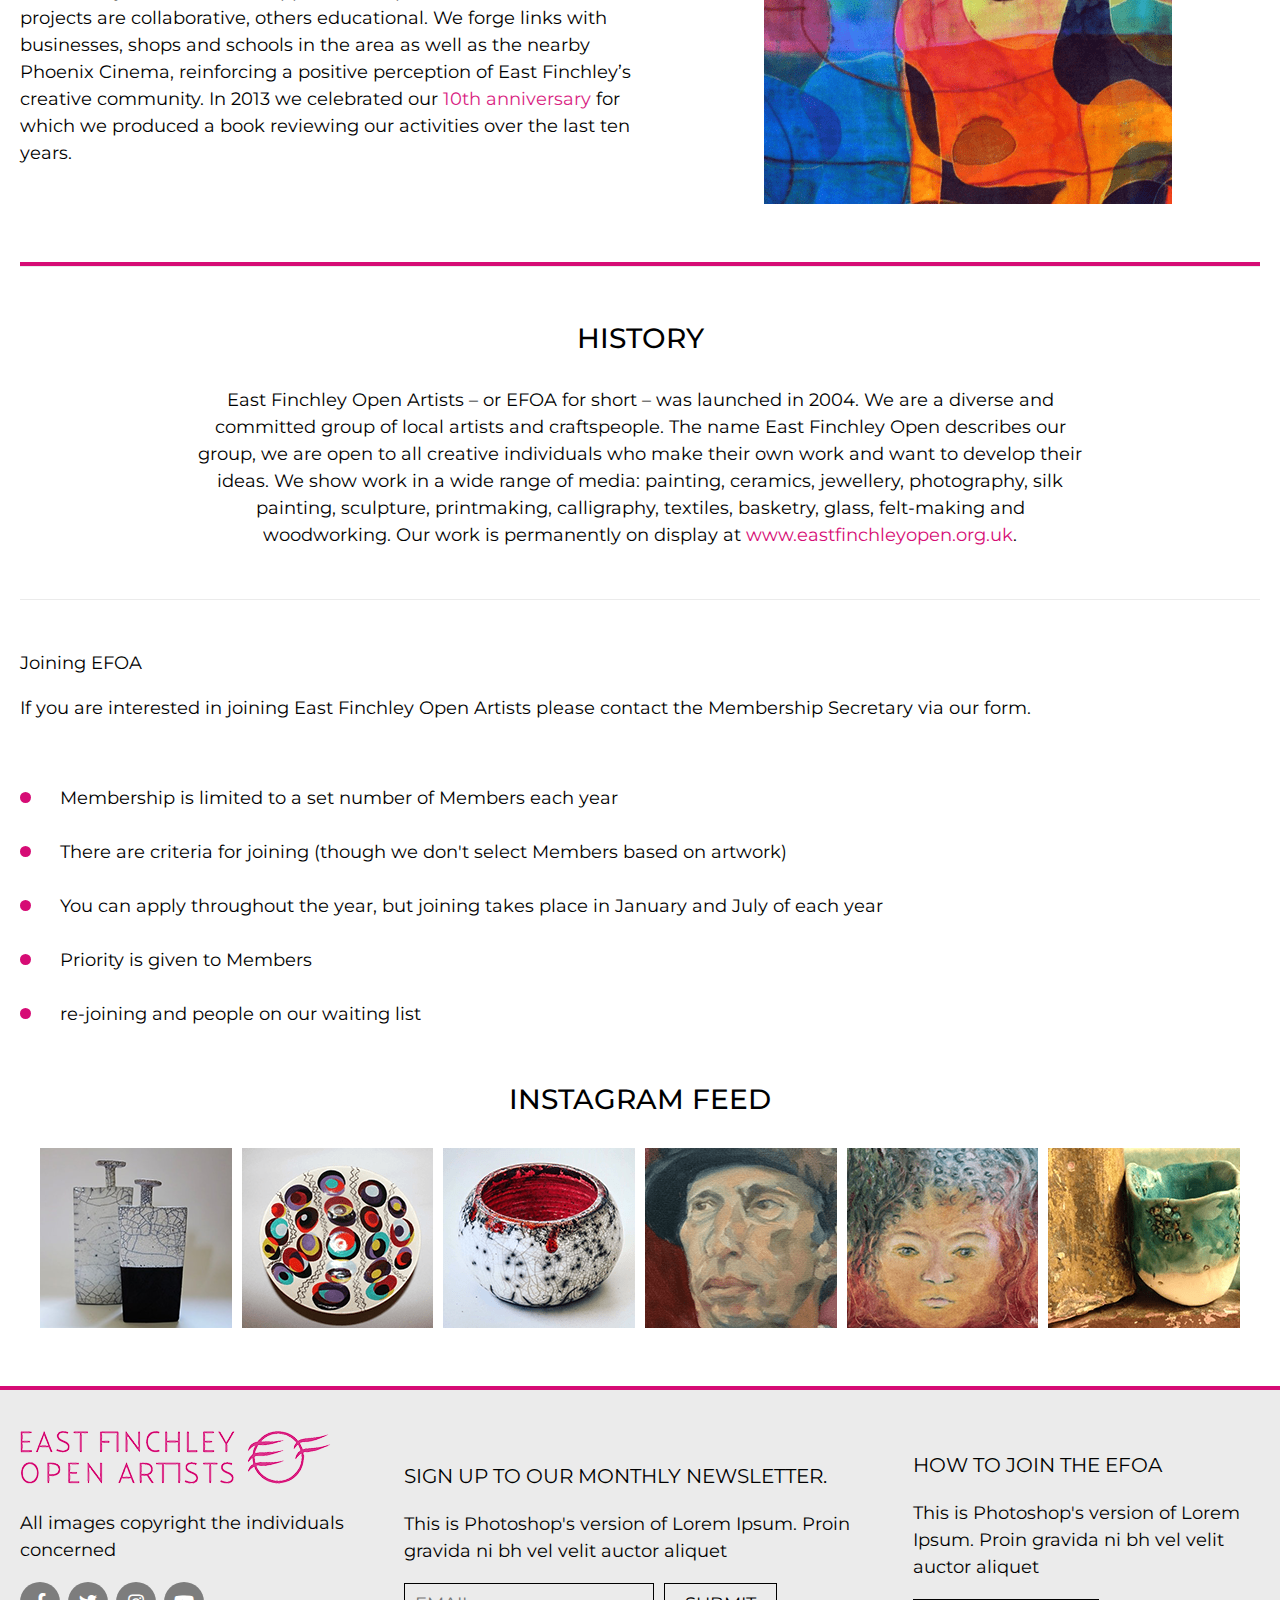
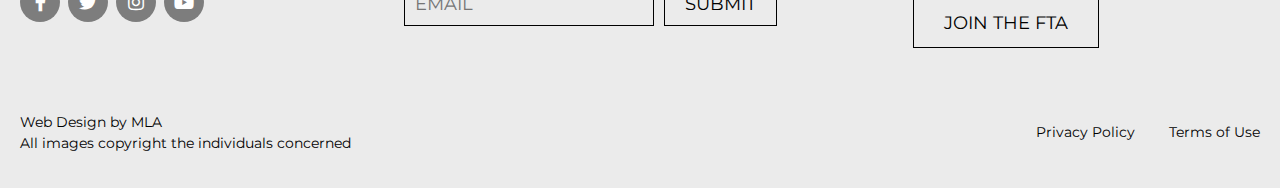
==== commit 348a453e: "new fixes" ====
--- a/about.html
+++ b/about.html
@@ -169,10 +169,12 @@
     </div>
 
     <footer class="footer">
-        <div class="container-xl d-flex justify-between flex-wrap d-mobile-block">
-            <div class="footer__1">
-                <a href="#"><img src="images/footer-logo.png" alt=""></a>
-                <p>All images copyright the individuals concerned</p>
+        <div class="container-xl d-flex justify-between flex-wrap d-mobile-block footer-grid">
+            <div class="footer__1 span2">
+                <div class="hide-mobile">
+                    <a href="#"><img src="images/footer-logo.png" alt=""></a>
+                    <p>All images copyright the individuals concerned</p>
+                </div>
                 <div class="social-icons">
                     <a href="#"><i class="fab fa-facebook-f"></i></a>
                     <a href="#"><i class="fab fa-twitter"></i></a>
@@ -182,7 +184,7 @@
             </div>
             <div class="footer__2">
                 <p class="f20 t-upper">Sign up to our monthly newsletter.</p>
-                <p>This is Photoshop's version of Lorem Ipsum. Proin gravida ni bh vel velit auctor aliquet</p>
+                <p class="hide-mobile">This is Photoshop's version of Lorem Ipsum. Proin gravida ni bh vel velit auctor aliquet</p>
                 <form action="#" class="form-flex">
                     <input type="email" required placeholder="EMAIL">
                     <button type="submit">SUBMIT</button>
@@ -190,13 +192,14 @@
             </div>
             <div class="footer__1">
                 <p class="f20 t-upper">How to join the EFOA</p>
-                <p>This is Photoshop's version of Lorem Ipsum. Proin gravida ni bh vel velit auctor aliquet</p>
+                <p class="hide-mobile">This is Photoshop's version of Lorem Ipsum. Proin gravida ni bh vel velit auctor aliquet</p>
                 <a href="#" class="button transparent-btn">Join the FTA</a>
             </div>
         </div>   
         <div class="container-xl d-flex justify-between mt-50 align-center footer__bottom">
             <div>
-                <p class="copy"><a href="https://www.mlawebdesigns.co.uk" target="_blank">Web Design</a> by MLA</p>
+                <p class="copy mb-0"><a href="https://www.mlawebdesigns.co.uk" target="_blank">Web Design</a> by MLA</p>
+                <p class="copy mt-0">All images copyright the individuals concerned</p>
             </div>
             <div>
                 <a href="#" class="mr-30">Privacy Policy</a>
--- a/style.css
+++ b/style.css
@@ -449,6 +449,10 @@
     display: inline-block;
 }
 
+.page-head-link a:last-child {
+    padding-bottom: 0;
+}
+
 .page-head-link a:hover {
     color: var(--pink);
 }
@@ -862,6 +866,10 @@
 
 .flex-4 {
     display: block;
+}
+
+.page-header.d-flex > div {
+    flex: 1;
 }
 
 @media ( min-width: 600px ) {    
@@ -1354,4 +1362,70 @@
         margin-bottom: 0;
     }
 
+}
+
+@media ( max-width: 1199px ) {
+    .footer__1 .social-icons {
+        justify-content: center;
+    }  
+    .footer__1.span2 {
+        display: flex;
+    }
+
+    .footer-grid {
+        display: grid;
+        grid-template-columns: 1fr 1fr;
+        grid-gap: 20px;
+    }
+
+    .footer-grid .span2 {
+        grid-column: span 2;
+        display: flex; 
+    }
+
+    .footer-grid .span2 > div {
+        flex: 1;
+    }
+
+    .footer__2 {
+        margin: auto;
+    }
+}
+
+@media ( max-width: 599px ) {      
+
+    .footer .f20 {
+        font-size: 14px;
+    }
+
+    .form-flex input[type="text"], .form-flex input[type="email"],
+    .footer .button, .footer button {
+        font-size: 14px;
+    }
+
+    .footer .button {
+        padding: 10px;
+        width: 100%;
+        text-align: center;
+    }        
+
+    .footer__bottom.mt-50 {
+        margin-top: 20px;
+    }
+
+    .footer__bottom > div:first-child {
+        padding-bottom: 0;
+    }
+
+    .copy {
+        margin-bottom: 0;
+    }
+
+    .copy a {
+        padding-bottom: 0;
+    }
+
+    .footer {
+        padding-top: 20px;
+    }
 }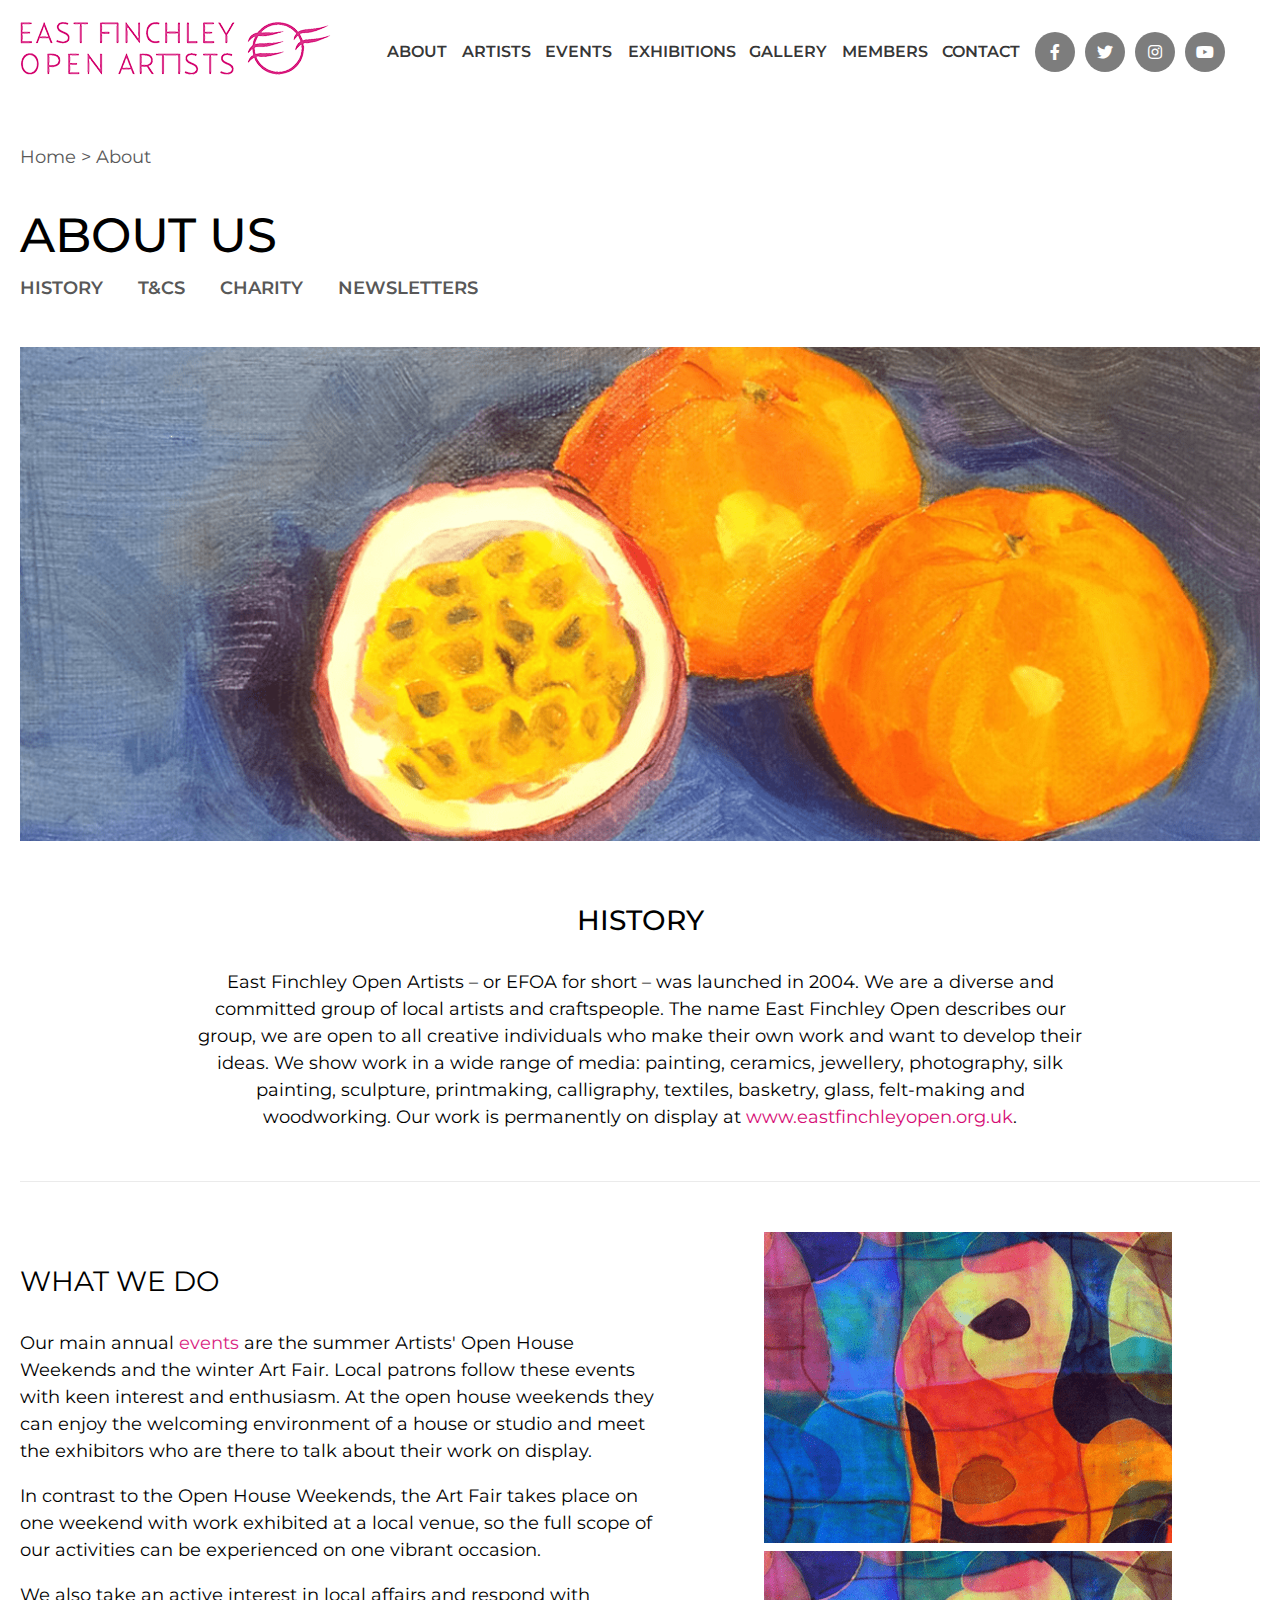
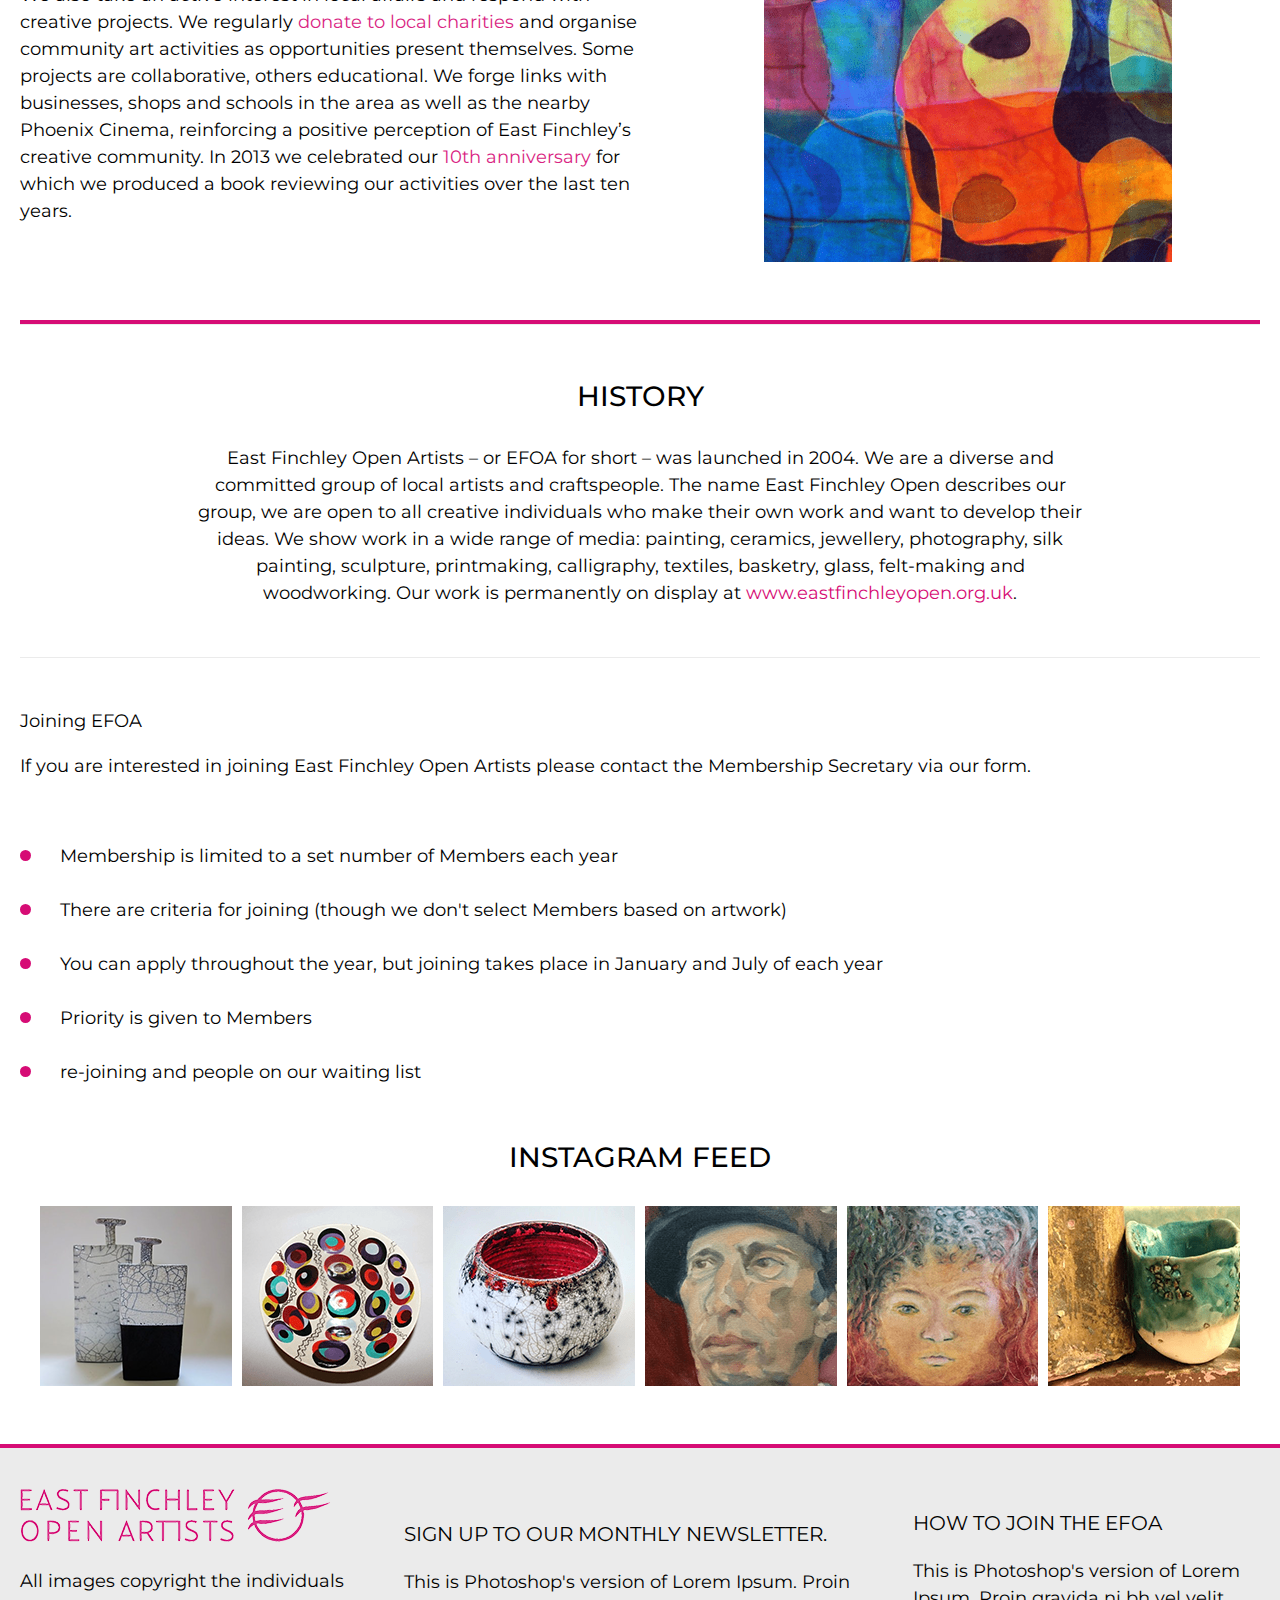
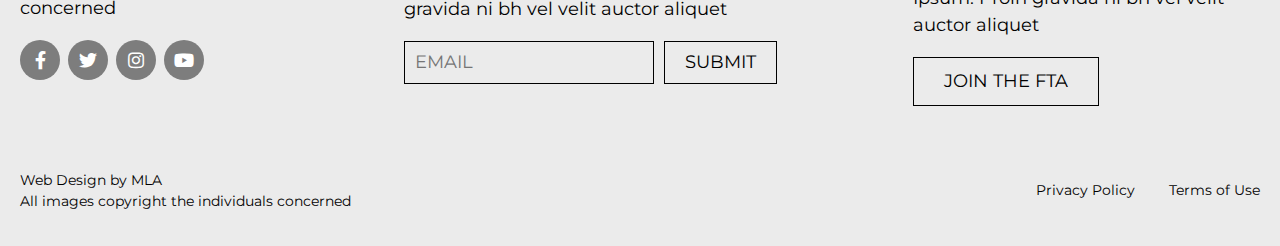
==== commit 51ee74ca: "Page title full width, second nav below" ====
--- a/about.html
+++ b/about.html
@@ -64,8 +64,8 @@
             </div>
 
             <section class="section">
-                <div class="page-header d-flex">
-                    <h1 class="page-title mt-0 mb-0">About Us</h1>
+                <div class="page-header">
+                    <h1 class="page-title mt-0">About Us</h1>
                     <div class="page-head-link">
                         <a href="#">History</a>
                         <a href="#">T&Cs</a>	
--- a/style.css
+++ b/style.css
@@ -434,6 +434,7 @@
 .page-title {
     font-size: 38px;  
     line-height: 1.2;  
+    margin-bottom: 1rem;
 }
 
 .page-head-link {
@@ -477,6 +478,21 @@
     text-transform: uppercase;
     color: #000;
     font-weight: 500;
+}
+
+.form-inputs label.error {
+    color: red;
+    font-size: 12px;
+}
+
+.form-inputs.form-inputs input.error,
+.form-inputs.form-inputs textarea.error {
+    border: 2px solid red;
+}
+
+.form-inputs.form-inputs input.valid,
+.form-inputs.form-inputs textarea.valid {
+    border: 2px solid green;
 }
 
 .form-inputs .span2,
@@ -821,7 +837,8 @@
     opacity: 0;
 }
 
-.hide-mobile {
+.hide-mobile,
+.hide-tablet {
     display: none !important;
 }
 
@@ -1034,9 +1051,16 @@
     .flex-4-item {
         width: 30%;
     }
+    .hide-tablet {
+        display: block !important;
+    }
 }
 
 @media ( min-width: 1200px ) {
+    
+    .hide-desktop {
+        display: none !important;
+    }
 
     .flex-4-item {
         width: 22%;
